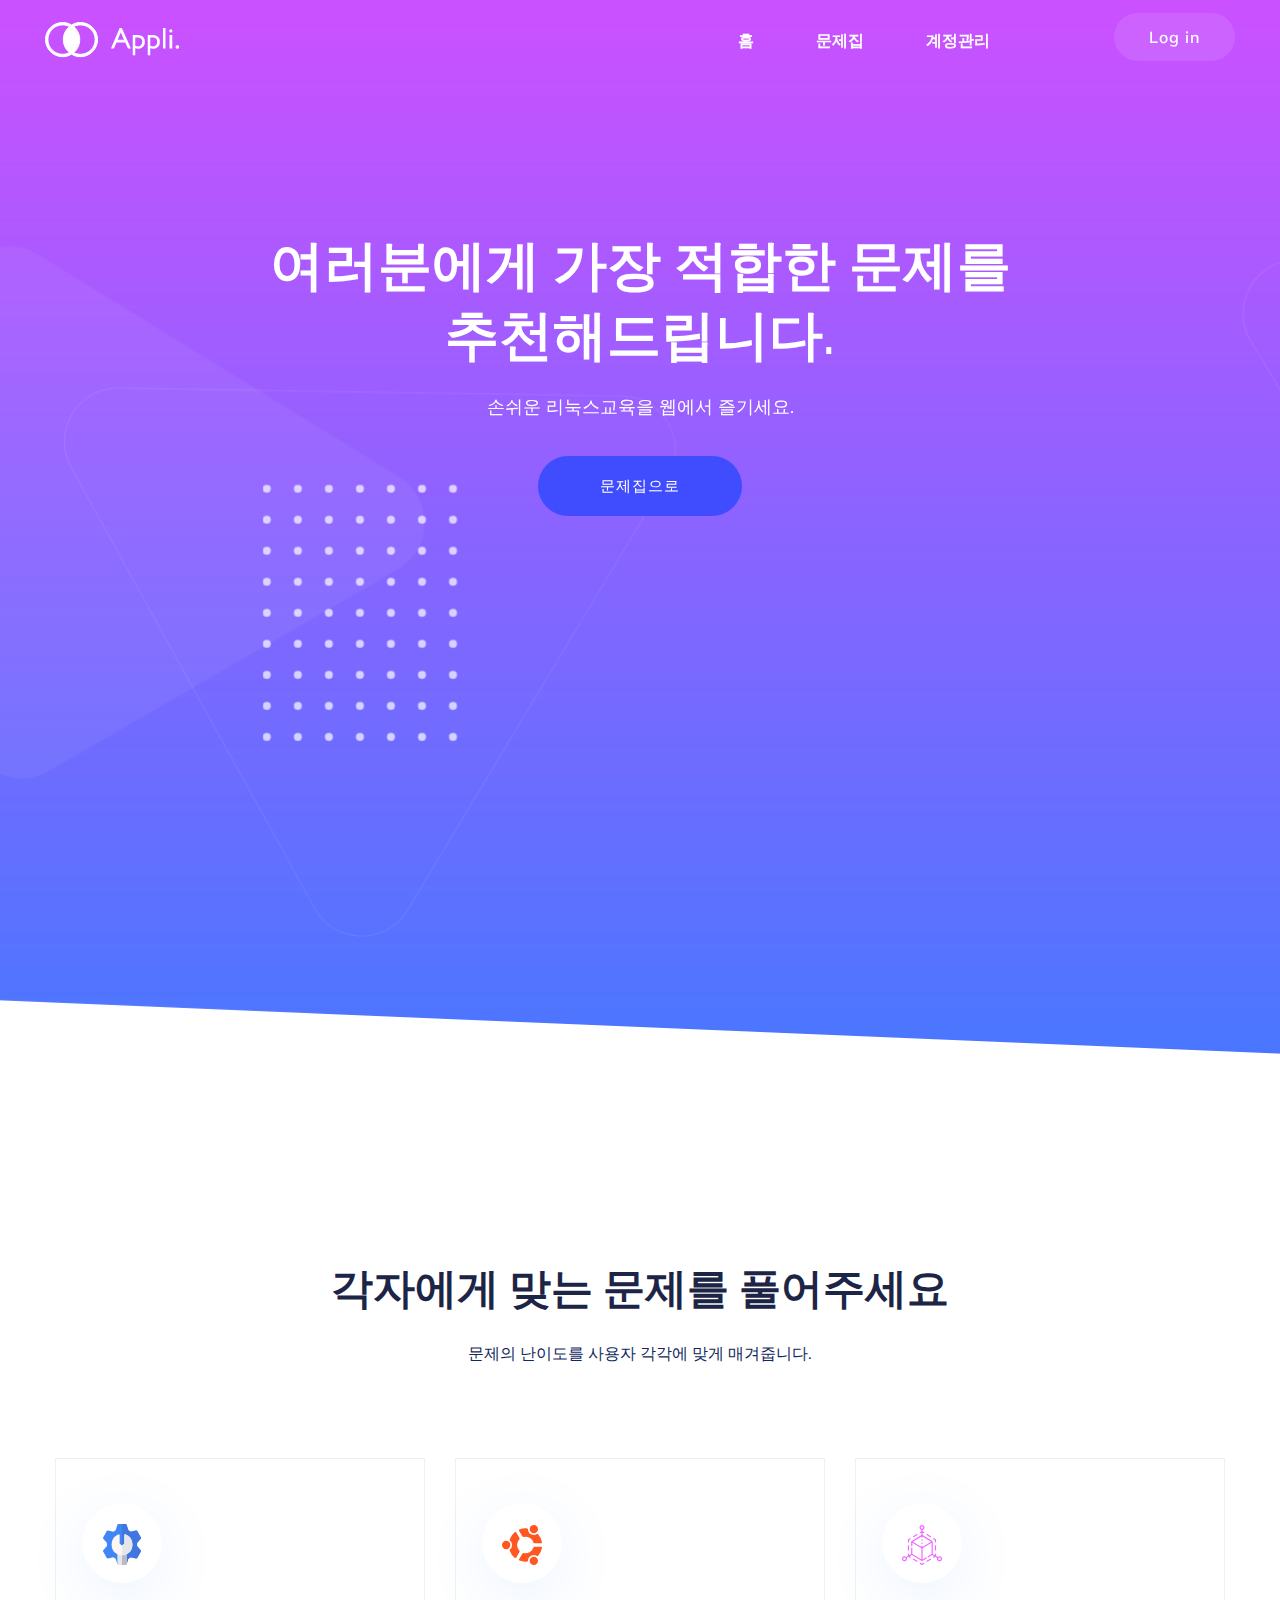
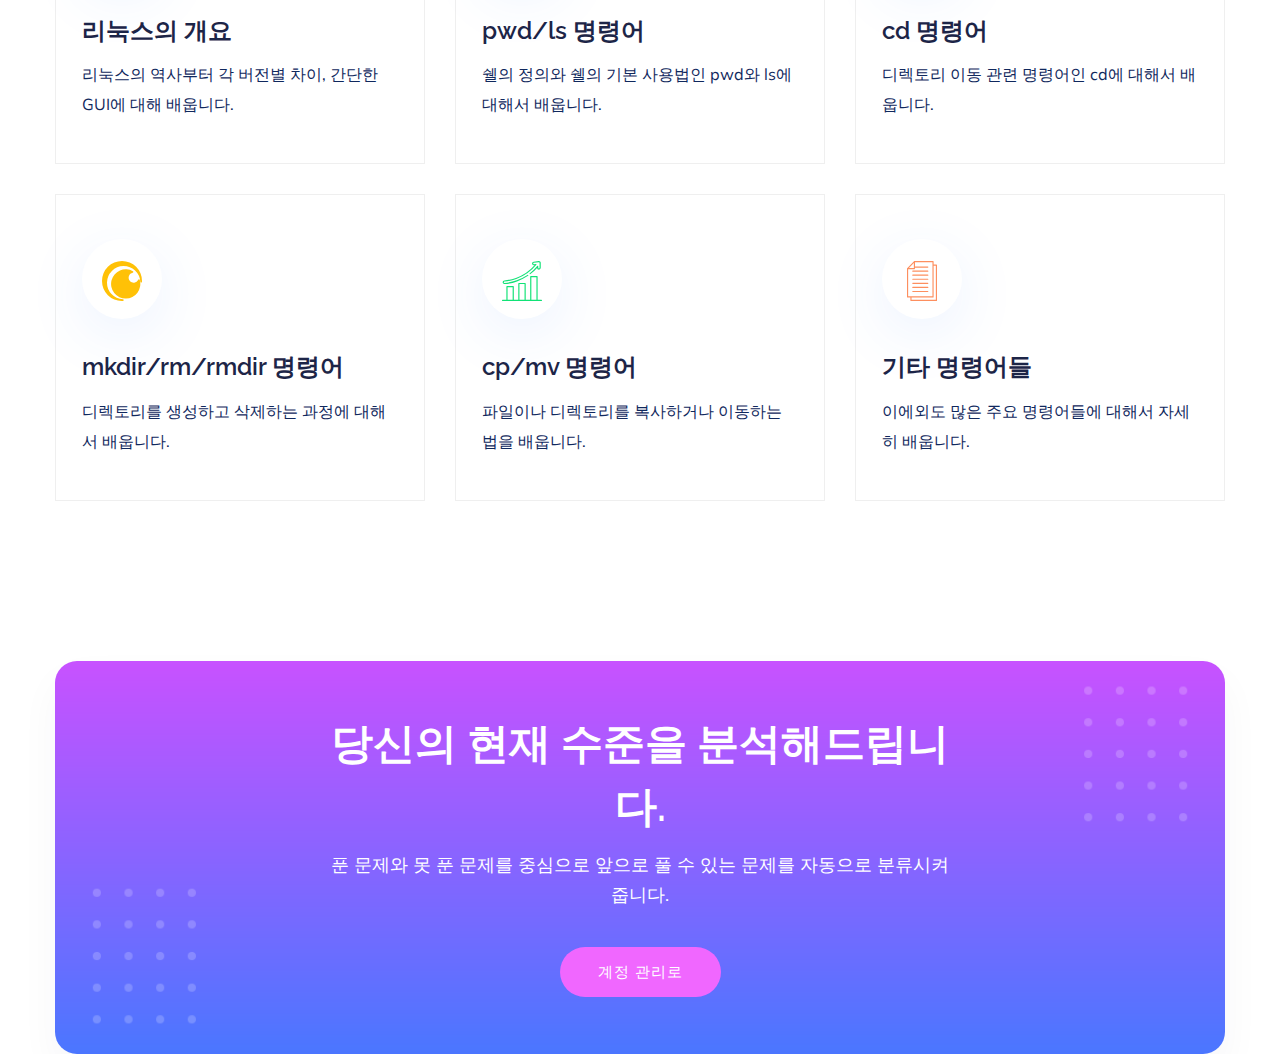
==== index.html @ 86364412 "good" ====
<!doctype html>
<html class="no-js" lang="zxx">

<head>
    <meta charset="utf-8">
    <meta http-equiv="x-ua-compatible" content="ie=edge">
    <title> App landing | Template</title>
    <meta name="description" content="">
    <meta name="viewport" content="width=device-width, initial-scale=1">
    <link rel="manifest" href="site.webmanifest">

    <!-- CSS here -->
    <link rel="stylesheet" href="assets/css/bootstrap.min.css">
    <link rel="stylesheet" href="assets/css/owl.carousel.min.css">
    <link rel="stylesheet" href="assets/css/slicknav.css">
    <link rel="stylesheet" href="assets/css/flaticon.css">
    <link rel="stylesheet" href="assets/css/progressbar_barfiller.css">
    <link rel="stylesheet" href="assets/css/gijgo.css">
    <link rel="stylesheet" href="assets/css/animate.min.css">
    <link rel="stylesheet" href="assets/css/animated-headline.css">
    <link rel="stylesheet" href="assets/css/magnific-popup.css">
    <link rel="stylesheet" href="assets/css/fontawesome-all.min.css">
    <link rel="stylesheet" href="assets/css/themify-icons.css">
    <link rel="stylesheet" href="assets/css/slick.css">
    <link rel="stylesheet" href="assets/css/nice-select.css">
    <link rel="stylesheet" href="assets/css/style.css">
</head>

<body>
    <header>
        <!-- Header Start -->
        <div class="header-area header-transparent">
            <div class="main-header ">
                <div class="header-bottom  header-sticky">
                    <div class="container-fluid">
                        <div class="row align-items-center">
                            <!-- Logo -->
                            <div class="col-xl-2 col-lg-2">
                                <div class="logo">
                                    <a href="index.html"><img src="assets/img/logo/logo.png" alt=""></a>
                                </div>
                            </div>
                            <div class="col-xl-10 col-lg-10">
                                <div class="menu-wrapper  d-flex align-items-center justify-content-end">
                                    <!-- Main-menu -->
                                    <div class="main-menu d-none d-lg-block">
                                        <nav>
                                            <ul id="navigation">
                                                <li class="active"><a href="index.html">홈</a></li>
                                                <li><a href="features.html">문제집</a></li>
                                                <li><a href="about.html">계정관리</a></li>
                                            </ul>
                                        </nav>
                                    </div>
                                    <!-- Header-btn -->
                                    <div class="header-right-btn d-none d-lg-block ml-65">
                                        <a href="login.html" class="border-btn">Log in</a>
                                    </div>
                                </div>
                            </div>
                            <!-- Mobile Menu -->
                            <div class="col-12">
                                <div class="mobile_menu d-block d-lg-none"></div>
                            </div>
                        </div>
                    </div>
                </div>
            </div>
        </div>
        <!-- Header End -->
    </header>
    <!-- header end -->
    <main>
        <!--? slider Area Start-->
        <section class="slider-area ">
            <div class="slider-active">
                <!-- Single Slider -->
                <div class="single-slider slider-height">
                    <div class="container">
                        <div class="row justify-content-center">
                            <div class="col-xl-8 col-lg-11 col-md-12">
                                <div class="hero__caption text-center">
                                    <h1 data-animation="bounceIn" data-delay="0.2s">여러분에게 가장 적합한 문제를 추천해드립니다.</h1>
                                    <p data-animation="fadeInUp" data-delay="0.4s">손쉬운 리눅스교육을 웹에서 즐기세요.</p>
                                    <a href="features.html" class="btn hero-btn" data-animation="fadeInUp"
                                        data-delay="0.7s">문제집으로</a>
                                </div>
                            </div>
                        </div>
                    </div>
                </div>
                <!-- Single Slider -->
                <div class="single-slider slider-height">
                    <div class="container">
                        <div class="row justify-content-center">
                            <div class="col-xl-8 col-lg-11 col-md-12">
                                <div class="hero__caption text-center">
                                    <h1 data-animation="bounceIn" data-delay="0.2s">여러분에게 가장 적합한 문제를 추천해드립니다.</h1>
                                    <p data-animation="fadeInUp" data-delay="0.4s">손쉬운 리눅스교육을 웹에서 즐기세요.</p>
                                    <a href="features.html" class="btn hero-btn" data-animation="fadeInUp"
                                        data-delay="0.7s">문제집으로</a>
                                </div>
                            </div>
                        </div>
                    </div>
                </div>
            </div>
        </section>
        <!-- slider Area End-->
        <!--? Brand Area Start -->
        <div class="brand-area">
            <div class="container">
                <div class="brand-active brand-border pt-50">
                    <div class="single-brand">
                        <img src="assets/img/gallery/brand1.png" alt="">
                    </div>
                    <div class="single-brand">
                        <img src="assets/img/gallery/brand2.png" alt="">
                    </div>
                    <div class="single-brand">
                        <img src="assets/img/gallery/brand3.png" alt="">
                    </div>
                    <div class="single-brand">
                        <img src="assets/img/gallery/brand4.png" alt="">
                    </div>
                    <div class="single-brand">
                        <img src="assets/img/gallery/brand2.png" alt="">
                    </div>
                    <div class="single-brand">
                        <img src="assets/img/gallery/brand5.png" alt="">
                    </div>
                    <div class="single-brand">
                        <img src="assets/img/gallery/brand4.png" alt="">
                    </div>
                    <div class="single-brand">
                        <img src="assets/img/gallery/brand4.png" alt="">
                    </div>
                </div>
            </div>
        </div>
        <!-- Brand Area End -->
        <!--? Our Services Start -->
        <section class="our-services">
            <div class="container">
                <div class="row justify-content-center">
                    <div class="col-xl-7 col-lg-8">
                        <!-- Section Tittle -->
                        <div class="section-tittle text-center mb-90">
                            <h2>각자에게 맞는 문제를 풀어주세요</h2>
                            <p>문제의 난이도를 사용자 각각에 맞게 매겨줍니다.</p>
                        </div>
                    </div>
                </div>
                <div class="row">
                    <div class=" col-lg-4 col-md-6 col-sm-6">
                        <div class="single-services mb-30">
                            <div class="services-ion">
                                <img src="assets/img/icon/services1.svg" alt="">
                            </div>
                            <div class="services-cap">
                                <h5><a href="#">리눅스의 개요</a></h5>
                                <p>리눅스의 역사부터 각 버전별 차이, 간단한 GUI에 대해 배웁니다.</p>
                            </div>
                        </div>
                    </div>
                    <div class=" col-lg-4 col-md-6 col-sm-6">
                        <div class="single-services mb-30">
                            <div class="services-ion">
                                <img src="assets/img/icon/services2.svg" alt="">
                            </div>
                            <div class="services-cap">
                                <h5><a href="#">pwd/ls 명령어</a></h5>
                                <p>쉘의 정의와 쉘의 기본 사용법인 pwd와 ls에 대해서 배웁니다.</p>
                            </div>
                        </div>
                    </div>
                    <div class=" col-lg-4 col-md-6 col-sm-6">
                        <div class="single-services mb-30">
                            <div class="services-ion">
                                <img src="assets/img/icon/services3.svg" alt="">
                            </div>
                            <div class="services-cap">
                                <h5><a href="#">cd 명령어</a></h5>
                                <p>디렉토리 이동 관련 명령어인 cd에 대해서 배웁니다.</p>
                            </div>
                        </div>
                    </div>
                    <div class=" col-lg-4 col-md-6 col-sm-6">
                        <div class="single-services mb-30">
                            <div class="services-ion">
                                <img src="assets/img/icon/services4.svg" alt="">
                            </div>
                            <div class="services-cap">
                                <h5><a href="#">mkdir/rm/rmdir 명령어</a></h5>
                                <p>디렉토리를 생성하고 삭제하는 과정에 대해서 배웁니다.</p>
                            </div>
                        </div>
                    </div>
                    <div class=" col-lg-4 col-md-6 col-sm-6">
                        <div class="single-services mb-30">
                            <div class="services-ion">
                                <img src="assets/img/icon/services5.svg" alt="">
                            </div>
                            <div class="services-cap">
                                <h5><a href="#">cp/mv 명령어</a></h5>
                                <p>파일이나 디렉토리를 복사하거나 이동하는 법을 배웁니다.</p>
                            </div>
                        </div>
                    </div>
                    <div class=" col-lg-4 col-md-6 col-sm-6">
                        <div class="single-services mb-30">
                            <div class="services-ion">
                                <img src="assets/img/icon/services6.svg" alt="">
                            </div>
                            <div class="services-cap">
                                <h5><a href="#">기타 명령어들</a></h5>
                                <p>이에외도 많은 주요 명령어들에 대해서 자세히 배웁니다.
                                </p>
                            </div>
                        </div>
                    </div>
                </div>
            </div>
        </section>
        <!-- Our Services End -->
        <!--? Want To work 01-->
        <section class="wantToWork-area ">
            <div class="container">
                <div class="wants-wrapper w-padding2 section-bg2" data-background="assets/img/gallery/section_bg02.png">
                    <div class="row align-items-center justify-content-center">
                        <div class="col-xl-7 col-lg-9 col-md-8">
                            <div class="wantToWork-caption text-center">
                                <h2>당신의 현재 수준을 분석해드립니다.</h2>
                                <p>푼 문제와 못 푼 문제를 중심으로 앞으로 풀 수 있는 문제를 자동으로 분류시켜줍니다.</p>
                                <a href="about.html" class="btn3 wantToWork-btn">계정 관리로</a>
                            </div>
                        </div>
                    </div>
                </div>
        </section>
        <!-- Want To work End -->

    </main>


    <!-- JS here -->
    <script src="./assets/js/vendor/modernizr-3.5.0.min.js"></script>
    <!-- Jquery, Popper, Bootstrap -->
    <script src="./assets/js/vendor/jquery-1.12.4.min.js"></script>
    <script src="./assets/js/popper.min.js"></script>
    <script src="./assets/js/bootstrap.min.js"></script>
    <!-- Jquery Mobile Menu -->
    <script src="./assets/js/jquery.slicknav.min.js"></script>

    <!-- Jquery Slick , Owl-Carousel Plugins -->
    <script src="./assets/js/owl.carousel.min.js"></script>
    <script src="./assets/js/slick.min.js"></script>
    <!-- One Page, Animated-HeadLin -->
    <script src="./assets/js/wow.min.js"></script>
    <script src="./assets/js/animated.headline.js"></script>
    <script src="./assets/js/jquery.magnific-popup.js"></script>

    <!-- Date Picker -->
    <script src="./assets/js/gijgo.min.js"></script>
    <!-- Nice-select, sticky -->
    <script src="./assets/js/jquery.nice-select.min.js"></script>
    <script src="./assets/js/jquery.sticky.js"></script>
    <!-- Progress -->
    <script src="./assets/js/jquery.barfiller.js"></script>

    <!-- counter , waypoint,Hover Direction -->
    <script src="./assets/js/jquery.counterup.min.js"></script>
    <script src="./assets/js/waypoints.min.js"></script>
    <script src="./assets/js/jquery.countdown.min.js"></script>
    <script src="./assets/js/hover-direction-snake.min.js"></script>

    <!-- contact js -->
    <script src="./assets/js/contact.js"></script>
    <script src="./assets/js/jquery.form.js"></script>
    <script src="./assets/js/jquery.validate.min.js"></script>
    <script src="./assets/js/mail-script.js"></script>
    <script src="./assets/js/jquery.ajaxchimp.min.js"></script>

    <!-- Jquery Plugins, main Jquery -->
    <script src="./assets/js/plugins.js"></script>
    <script src="./assets/js/main.js"></script>

</body>

</html>
---- assets/css/flaticon.css ----
/*
  	Flaticon icon font: Flaticon
  	Creation date: 02/06/2020 05:24
  	*/

@font-face {
  font-family: "Flaticon";
  src: url("../fonts/Flaticon.eot");
  src: url("../fonts/Flaticon.eot?#iefix") format("embedded-opentype"),
       url("../fonts/Flaticon.woff2") format("woff2"),
       url("../fonts/Flaticon.woff") format("woff"),
       url("../fonts/Flaticon.ttf") format("truetype"),
       url("../fonts/Flaticon.svg#Flaticon") format("svg");
  font-weight: normal;
  font-style: normal;
}

@media screen and (-webkit-min-device-pixel-ratio:0) {
  @font-face {
    font-family: "Flaticon";
    src: url("../fonts/Flaticon.svg#Flaticon") format("svg");
  }
}

[class^="flaticon-"]:before, [class*=" flaticon-"]:before,
[class^="flaticon-"]:after, [class*=" flaticon-"]:after {   
  font-family: Flaticon;
font-style: normal;
}

.flaticon-null:before { content: "\f100"; }
.flaticon-null-1:before { content: "\f101"; }
.flaticon-gear:before { content: "\f102"; }
.flaticon-think:before { content: "\f103"; }
---- assets/css/progressbar_barfiller.css ----
/* Custom Code skills */
.single-skill{
  display: flex;
}

.single-skill span {
	color: #79838b;
	font-size: 13px;
	font-weight: 300;
	letter-spacing: 0;
	margin-bottom: 14px;
	display: block;
}
.single-skill .bar-progress {
	width: 100%;
}
.single-skill .bar-title {
  width: 20%;
  margin-bottom: 19px;
}

.skills-content {
  padding-top: 200px;
  padding-left: 70px;
}

.skills-shape-bg {
  height: 651px;
  width: 868px;
  position: absolute;
  content: "";
  border: 2px solid #4d4d4d;
  left: 40%;
  top: 255px;
}

.skills-shape-bg::before {
  position: absolute;
  content: "";
  height: 465px;
  width: 300px;
  border: 2px solid #4d4d4d;
  left: -35%;
  top: 50%;
  transform: translateY(-50%);
  border-right: 0;
}



/* Default */
.barfiller {
	width: 100%;
	height: 10px;
	background: #f6f9fc;
  position: relative;
  border-radius: 5px;
}

.barfiller .fill {
  display: block;
  position: relative;
  width: 0px;
  height: 100%;
  background: #333;
  z-index: 1;
  border-radius: 5px;
}

.barfiller .tipWrap { display: none; }

.barfiller .tip {
  margin-top: -28px;
  padding: 2px 4px;
  font-size: 16px;
  color: #09cc7f;
  left: 0px;
  position: absolute;
  z-index: 2;
  background: transparent;
  font-weight: 800;
}

.barfiller .tip:after {
  border: solid;
  border-color: rgba(0,0,0,.8) transparent;
  border-width: 6px 6px 0 6px;
  content: "";
  display: block;
  position: absolute;
  left: 9px;
  top: 100%;
  z-index: 9;
  display: none;
  
}
---- assets/css/gijgo.css ----
.gj-button {
    background-color: #f5f5f5;
    border: 1px solid #ddd;
    color: #000;
    border-radius: 3px;
    padding: 6px 10px;
    cursor: pointer;
}

.gj-unselectable {
    -webkit-touch-callout: none;
    -webkit-user-select: none;
    -khtml-user-select: none;
    -moz-user-select: none;
    -ms-user-select: none;
    user-select: none;
}

.gj-row {
    display: -webkit-box;
    display: -ms-flexbox;
    display: flex;
    -ms-flex-wrap: wrap;
    flex-wrap: wrap;
}

.gj-margin-left-5 {
    margin-left: 5px;
}

.gj-margin-left-10 {
    margin-left: 10px;
}

.gj-width-full {
    width: 100%;
}

.gj-cursor-pointer {
    cursor: pointer;
}

.gj-text-align-center {
    text-align: center;
}

.gj-font-size-16 {
    font-size: 16px;
}

.gj-hidden {
    display: none;
}

/** Material Design */
.gj-button-md {
    background: 0 0;
    border: none;
    border-radius: 2px;
    color: rgba(0, 0, 0, 0.87);
    position: relative;
    height: 36px;
    margin: 0;
    min-width: 64px;
    padding: 0 16px;
    display: inline-block;
    font-family: "Roboto","Helvetica","Arial",sans-serif;
    font-size: 1rem;
    font-weight: 500;
    text-transform: uppercase;
    letter-spacing: 0;
    overflow: hidden;
    will-change: box-shadow;
    transition: box-shadow .2s cubic-bezier(.4,0,1,1),background-color .2s cubic-bezier(.4,0,.2,1),color .2s cubic-bezier(.4,0,.2,1);
    outline: none;
    cursor: pointer;
    text-decoration: none;
    text-align: center;
    line-height: 36px;
    vertical-align: middle;
    overflow: hidden;
    -webkit-user-select: none;
    -moz-user-select: none;
    -ms-user-select: none;
    user-select: none;
}

.gj-button-md:hover {
    background-color: rgba(158,158,158,.2);
}

.gj-button-md:disabled {
    color: rgba(0,0,0,.26);
    background: 0 0;
}

.gj-button-md .material-icons,
.gj-button-md .gj-icon {
    vertical-align: middle;
    /*font-size: 1.3rem;
    margin-right: 4px;*/
}

.gj-button-md.gj-button-md-icon {
    width: 24px;
    height: 31px;
    min-width: 24px;
    padding: 0px;
    display: table;
}

.gj-button-md.gj-button-md-icon .material-icons,
.gj-button-md.gj-button-md-icon .gj-icon {
    display: table-cell;
    margin-right: 0px;
    width: 24px;
    height: 24px;
}

.gj-button-md.active {
    background-color: rgba(158,158,158,.4);
}

.gj-button-md-group {
    position: relative;
    display: inline-block;
    vertical-align: middle;
}
.gj-textbox-md {
	/* border: none; */
	/* border-bottom: 1px solid rgba(0,0,0,.42); */
	display: block;
	font-family: "Helvetica","Arial",sans-serif;
	font-size: 16px;
	line-height: 16px;
	/* padding: 4px 0px; */
	margin: 0;
	/* width: 100%; */
	background: 0 0;
	/* text-align: ; */
	color: rgba(0,0,0,.87);
	padding-left: 44px;
	border: 1px solid #dca73a;
	/* padding: 15px 15px; */
	/* text-align: center; */
	width: 177px;
	height: 55px;
	border-radius: 5px;
}
.gj-textbox-md:focus,
.gj-textbox-md:active {
    /* border-bottom: 2px solid rgba(0,0,0,.42); */
    outline: none;
}

.gj-textbox-md::placeholder {
    color: #8e8e8e;
}

.gj-textbox-md:-ms-input-placeholder {
    color: #8e8e8e;
}

.gj-textbox-md::-ms-input-placeholder {
    color: #8e8e8e;
}

.gj-md-spacer-24 {
    min-width: 24px;
    width: 24px;
    display: inline-block;
}

.gj-md-spacer-32 {
    min-width: 32px;
    width: 32px;
    display: inline-block;
}

.gj-modal {
    position: fixed;
    top: 0;
    right: 0;
    bottom: 0;
    left: 0;
    z-index: 1203;
    display: none;
    overflow: hidden;
    -webkit-overflow-scrolling: touch;
    outline: 0;
    background-color: rgba(0, 0, 0, 0.54118);
    transition: 200ms ease opacity;
    will-change: opacity;
}

/* List */
ul.gj-list li [data-role="wrapper"] {
    display: table;
    width: 100%;
}

ul.gj-list li [data-role="checkbox"] {
    display: table-cell;
    vertical-align:middle;
    text-align:center;
}

ul.gj-list li [data-role="image"] {
    display: table-cell;
    vertical-align:middle;
    text-align:center;
}

ul.gj-list li [data-role="display"] {
    display: table-cell;
    vertical-align:middle;
    cursor: pointer;
}

ul.gj-list li [data-role="display"]:empty:before {
  content: "\200b"; /* unicode zero width space character */
}

/* List - Bootstrap */
ul.gj-list-bootstrap {
    padding-left: 0px;
    margin-bottom: 0px;
}

ul.gj-list-bootstrap li {
    padding: 0px;
}

ul.gj-list-bootstrap li [data-role="wrapper"] {
    padding: 0px 10px;
}

ul.gj-list-bootstrap li [data-role="checkbox"] {
    width: 24px;
    padding: 3px;
}

ul.gj-list-bootstrap li [data-role="image"] {
    width: 24px;
    height: 24px;
}

ul.gj-list-bootstrap li [data-role="display"] {
    padding: 8px 0px 8px 4px;
}

.list-group-item.active ul li, .list-group-item.active:focus ul li, .list-group-item.active:hover ul li {
    text-shadow: none;
    color:initial;
}

/* List - Material Design */
ul.gj-list-md {
    padding: 0px;
    list-style: none;
    list-style-type: none;
    line-height: 24px;
    letter-spacing: 0;
    color: #616161; /* Gray 700 */
}

ul.gj-list-md li {
    display: list-item;
    list-style-type: none;
    padding: 0px;
    min-height: unset;
    box-sizing: border-box;
    align-items: center;
    cursor: default;
    overflow: hidden;

    font-family: "Roboto","Helvetica","Arial",sans-serif;
    font-size: 16px;
    font-weight: 400;
    letter-spacing: .04em;
    line-height: 1;
    
    -webkit-flex-direction: row;
    -ms-flex-direction: row;
    flex-direction: row;
    -webkit-flex-wrap: nowrap;
    -ms-flex-wrap: nowrap;
    flex-wrap: nowrap;
}

ul.gj-list-md li [data-role="checkbox"] {
    height: 24px;
    width: 24px;
}

ul.gj-list-md li [data-role="image"] {
    height: 24px;
    width: 24px;
}

ul.gj-list-md li [data-role="display"] {
    padding: 8px 0px 8px 5px;
    order: 0;
    flex-grow: 2;
    text-decoration: none;
    box-sizing: border-box;
    align-items: center;
    text-align: left;
    color: rgba(0,0,0,.87);
}

ul.gj-list-md li.disabled>[data-role="wrapper"]>[data-role="display"] {
    color: #9E9E9E; /* Gray 500 */
}

.gj-list-md-active {
    background: #e0e0e0;
    color: #3f51b5;
}


/* Picker */
.gj-picker {
    position: absolute;
    z-index: 1203;
    background-color: #fff;
}

.gj-picker .selected {
    color: #fff;
}

/* Material Design */
.gj-picker-md {
    font-family: "Roboto","Helvetica","Arial",sans-serif;
    font-size: 16px;
    font-weight: 400;
    letter-spacing: .04em;
    line-height: 1;
    color: rgba(0,0,0,.87);
    border: 1px solid #E0E0E0;
}

.gj-modal .gj-picker-md {
    border: 0px;
}

.gj-picker-md [role="header"] {
    color: rgba(255, 255, 255, 0.54);
    display: flex;
    background: #2196f3;
    align-items: baseline;
    user-select: none;
    justify-content: center;
}

.gj-picker-md [role="footer"] {
    float: right;
    padding: 10px;
}

.gj-picker-md [role="footer"] button.gj-button-md {
    color: #2196f3;
    font-weight: bold;
    font-size: 13px;
}

/* Bootstrap */
.gj-picker-bootstrap {
    border-radius: 4px;
    border: 1px solid #E0E0E0;
}

.gj-picker-bootstrap .selected {
    color: #888;
}

.gj-picker-bootstrap [role="header"] {
    background: #eee;
    color: #AAA;
}
@font-face {
    font-family: 'gijgo-material';
    src: url('../fonts/gijgo-material.eot?235541');
    src: url('../fonts/gijgo-material.eot?235541#iefix') format('embedded-opentype'), url('../fonts/gijgo-material.ttf?235541') format('truetype'), url('../fonts/gijgo-material.woff?235541') format('woff'), url('../fonts/gijgo-material.svg?235541#gijgo-material') format('svg');
    font-weight: normal;
    font-style: normal;
}

.gj-icon {
    /* use !important to prevent issues with browser extensions that change fonts */
    font-family: 'gijgo-material' !important;
    font-size: 24px;
    speak: none;
    font-style: normal;
    font-weight: normal;
    font-variant: normal;
    text-transform: none;
    line-height: 1;
    /* Enable Ligatures ================ */
    letter-spacing: 0;
    -webkit-font-feature-settings: "liga";
    -moz-font-feature-settings: "liga=1";
    -moz-font-feature-settings: "liga";
    -ms-font-feature-settings: "liga" 1;
    font-feature-settings: "liga";
    -webkit-font-variant-ligatures: discretionary-ligatures;
    font-variant-ligatures: discretionary-ligatures;
    /* Better Font Rendering =========== */
    -webkit-font-smoothing: antialiased;
    -moz-osx-font-smoothing: grayscale;
}

.gj-icon.undo:before {
    content: "\e900";
}

.gj-icon.vertical-align-top:before {
    content: "\e901";
}

.gj-icon.vertical-align-center:before {
    content: "\e902";
}

.gj-icon.vertical-align-bottom:before {
    content: "\e903";
}

.gj-icon.arrow-dropup:before {
    content: "\e904";
}

.gj-icon.clock:before {
    content: "\e905";
}

.gj-icon.refresh:before {
    content: "\e906";
}

.gj-icon.last-page:before {
    content: "\e907";
}

.gj-icon.first-page:before {
    content: "\e908";
}

.gj-icon.cancel:before {
    content: "\e909";
}

.gj-icon.clear:before {
    content: "\e90a";
}

.gj-icon.check-circle:before {
    content: "\e90b";
}

.gj-icon.delete:before {
    content: "\e90c";
}

.gj-icon.arrow-upward:before {
    content: "\e90d";
}

.gj-icon.arrow-forward:before {
    content: "\e90e";
}

.gj-icon.arrow-downward:before {
    content: "\e90f";
}

.gj-icon.arrow-back:before {
    content: "\e910";
}

.gj-icon.list-numbered:before {
    content: "\e911";
}

.gj-icon.list-bulleted:before {
    content: "\e912";
}

.gj-icon.indent-increase:before {
    content: "\e913";
}

.gj-icon.indent-decrease:before {
    content: "\e914";
}

.gj-icon.redo:before {
    content: "\e915";
}

.gj-icon.align-right:before {
    content: "\e916";
}

.gj-icon.align-left:before {
    content: "\e917";
}

.gj-icon.align-justify:before {
    content: "\e918";
}

.gj-icon.align-center:before {
    content: "\e919";
}

.gj-icon.strikethrough:before {
    content: "\e91a";
}

.gj-icon.italic:before {
    content: "\e91b";
}

.gj-icon.underlined:before {
    content: "\e91c";
}

.gj-icon.bold:before {
    content: "\e91d";
}

.gj-icon.arrow-dropdown:before {
    content: "\e91e";
}

.gj-icon.done:before {
    content: "\e91f";
}

.gj-icon.pencil:before {
    content: "\e920";
}

.gj-icon.minus:before {
    content: "\e921";
}

.gj-icon.plus:before {
    content: "\e922";
}

.gj-icon.chevron-up:before {
    content: "\e923";
}

.gj-icon.chevron-right:before {
    content: "\e924";
}

.gj-icon.chevron-down:before {
    content: "\e925";
}

.gj-icon.chevron-left:before {
    content: "\e926";
}

.gj-icon.event:before {
    content: "\e927";
}
.gj-draggable {
    cursor: move;
}
.gj-resizable-handle {
    position: absolute;
    font-size: 0.1px;
    display: block;
    -ms-touch-action: none;
    touch-action: none;
    z-index: 1203;
}

.gj-resizable-n {
    cursor: n-resize;
    height: 7px;
    width: 100%;
    top: -5px;
    left: 0;
}
.gj-resizable-e {
    cursor: e-resize;
    width: 7px;
    right: -5px;
    top: 0;
    height: 100%;
}
.gj-resizable-s {
    cursor: s-resize;
    height: 7px;
    width: 100%;
    bottom: -5px;
    left: 0;
}
.gj-resizable-w {
	cursor: w-resize;
	width: 7px;
	left: -5px;
	top: 0;
	height: 100%;
}
.gj-resizable-se {
	cursor: se-resize;
	width: 12px;
	height: 12px;
	right: 1px;
	bottom: 1px;
}
.gj-resizable-sw {
	cursor: sw-resize;
	width: 9px;
	height: 9px;
	left: -5px;
	bottom: -5px;
}
.gj-resizable-nw {
	cursor: nw-resize;
	width: 9px;
	height: 9px;
	left: -5px;
	top: -5px;
}
.gj-resizable-ne {
	cursor: ne-resize;
	width: 9px;
	height: 9px;
	right: -5px;
	top: -5px;
}

.gj-dialog-footer {
    position: absolute;
    bottom: 0px;
    width: 100%;
    margin-top: 0px;
}

.gj-dialog-scrollable [data-role="body"] {
    overflow-x: hidden;
    overflow-y: scroll;
}

/** Bootstrap 3 **/
.gj-dialog-bootstrap {
    overflow: hidden;
    z-index: 1202;
}

.gj-dialog-bootstrap [data-role="title"] {
    display: inline;
}
.gj-dialog-bootstrap [data-role="close"] {
    line-height: 1.42857143;
}

/** Bootstrap 4 **/
.gj-dialog-bootstrap4 {
    overflow: hidden;
    z-index: 1202;
}

.gj-dialog-bootstrap4 [data-role="title"] {
    display: inline;
}
.gj-dialog-bootstrap4 [data-role="close"] {
    line-height: 1.5;
}

/** Material Design **/
.gj-dialog-md {
    background-color: #FFF;
    overflow: hidden;
    border: none;
    box-shadow: 0 11px 15px -7px rgba(0,0,0,.2), 0 24px 38px 3px rgba(0,0,0,.14), 0 9px 46px 8px rgba(0,0,0,.12);
    box-sizing: border-box;
    position: relative;
    display: -webkit-box;
    display: -webkit-flex;
    display: -ms-flexbox;
    display: flex;
    -webkit-box-orient: vertical;
    -webkit-box-direction: normal;
    -webkit-flex-direction: column;
    -ms-flex-direction: column;
    flex-direction: column;
    -webkit-background-clip: padding-box;
    background-clip: padding-box;
    outline: 0;
    z-index: 1202;
}

.gj-dialog-md-header {
    padding: 24px 24px 0px 24px;
    font-family: "Roboto","Helvetica","Arial",sans-serif;
}

.gj-dialog-md-title {
    margin: 0;
    font-weight: 400;
    display: inline;
    line-height: 28px;
    font-size: 20px;
}

.gj-dialog-md-close {
    -webkit-appearance: none;
    padding: 0;
    cursor: pointer;
    background: 0 0;
    border: 0;
    float: right;
    line-height: 28px;
    font-size: 28px;
}

.gj-dialog-md-body {
    padding: 20px 24px 24px 24px;
    color: rgba(0,0,0,.54);
    font-family: "Helvetica","Arial",sans-serif;
    font-size: 14px;
    font-weight: 400;
    line-height: 20px;
}

.gj-dialog-md-footer {
    padding: 8px 8px 8px 24px;
    display: -webkit-flex;
    display: -ms-flexbox;
    display: flex;
    -webkit-flex-direction: row-reverse;
    -ms-flex-direction: row-reverse;
    flex-direction: row-reverse;
    -webkit-flex-wrap: wrap;
    -ms-flex-wrap: wrap;
    flex-wrap: wrap;

    box-sizing: border-box;
}

.gj-dialog-md-footer>*:first-child {
    margin-right: 0;
}

.gj-dialog-md-footer>* {
    margin-right: 8px;
    height: 36px;
}
DIV.gj-grid-wrapper {
    margin: auto;
    position: relative;
    clear:both;
    z-index: 1;
}

TABLE.gj-grid {
    margin: auto;    
    border-collapse: collapse;
    width: 100%;
    table-layout: fixed;
}

TABLE.gj-grid THEAD TH [data-role="selectAll"] {
    margin: auto;
}

TABLE.gj-grid THEAD TH [data-role="title"] {
    display: inline-block;
}

TABLE.gj-grid THEAD TH [data-role="sorticon"] {
    display: inline-block;
}

TABLE.gj-grid THEAD TH {
    overflow: hidden;
    text-overflow: ellipsis;
}

TABLE.gj-grid.autogrow-header-row THEAD TH {
    overflow: auto;
    text-overflow: initial;
    white-space: pre-wrap;
    -ms-word-break: break-word;
    word-break: break-word;
}

TABLE.gj-grid > tbody > tr > td {
    overflow: hidden;
    position: relative;
}

table.gj-grid tbody div[data-role="display"] {
    vertical-align: middle;
    text-indent: 0;
    white-space: pre-wrap;
    -ms-word-break: break-word;
    word-break: break-word;
}

table.gj-grid.fixed-body-rows tbody div[data-role="display"] {
    overflow: hidden;
    text-overflow: ellipsis;
    white-space: nowrap;
    -ms-word-break: initial;
    word-break: initial;
}

table.gj-grid tfoot DIV[data-role="display"] {
    vertical-align: middle;
    text-indent: 0;
    display: flex;
}

TABLE.gj-grid .fa {
    padding: 2px;
}

TABLE.gj-grid > tbody > tr > td > div {
    padding: 2px;
    overflow: hidden;
}

DIV.gj-grid-wrapper DIV.gj-grid-loading-cover
{
    background: #BBBBBB;
    opacity: 0.5;
    position: absolute;
    vertical-align: middle;
}

DIV.gj-grid-wrapper DIV.gj-grid-loading-text
{
    position: absolute;
    font-weight: bold;
}

/* Bootstrap Theme */
table.gj-grid-bootstrap thead th {
    background-color: #f5f5f5;
    vertical-align:middle;
}

table.gj-grid-bootstrap thead th [data-role="sorticon"] {
    margin-left: 5px;
}

table.gj-grid-bootstrap thead th [data-role="sorticon"] i.gj-icon,
table.gj-grid-bootstrap thead th [data-role="sorticon"] i.material-icons {
    position: absolute;
    font-size: 20px;
    top: 15px;
}

table.gj-grid-bootstrap tbody tr td div[data-role="display"] {
    padding: 0px;
}

.gj-grid-bootstrap-4 .gj-checkbox-bootstrap {
    display: inline-block;
    padding-top: 2px;
}

.gj-grid-bootstrap-4 tbody tr.active {
    background-color: rgba(0,0,0,.075);
}

/* Material Design Theme */
.gj-grid-md {
    position: relative;
    border: 1px solid #e0e0e0;
    border-collapse: collapse;
    white-space: nowrap;
    font-size: 13px;
    font-family: "Roboto","Helvetica","Arial",sans-serif;
    background-color: #fff;
}

.gj-grid-md td:first-of-type, .gj-grid-md th:first-of-type {
    padding-left: 24px;
}

.gj-grid-md th {
    position: relative;
    vertical-align: bottom;
    font-weight: 700;
    line-height: 31px;
    letter-spacing: 0;
    height: 56px;
    font-size: 12px;
    color: rgba(0,0,0,.54);
    padding-bottom: 8px;
    box-sizing: border-box;
    padding: 12px 18px;
    text-align: right;
}

.gj-grid-md td {
    position: relative;
    height: 48px;
    border-top: 1px solid #e0e0e0;
    border-bottom: 1px solid #e0e0e0;
    padding: 12px 18px;
    box-sizing: border-box;
    text-align: left;
    color: rgba(0,0,0,.87);
}

.gj-grid-md tbody tr {
    position: relative;
    height: 48px;
    transition-duration: .28s;
    transition-timing-function: cubic-bezier(.4,0,.2,1);
    transition-property: background-color;
}

.gj-grid-md tbody tr:hover {
    background-color: #EEEEEE; /* Gray 200 */
}

.gj-grid-md tbody tr.gj-grid-md-select {
    background-color: #F5F5F5; /* Grey 100 */
}


table.gj-grid-md thead th [data-role="sorticon"] {
    margin-left: 5px;
}

table.gj-grid-md thead th [data-role="sorticon"] i.gj-icon,
table.gj-grid-md thead th [data-role="sorticon"] i.material-icons {
    position: absolute;
    font-size: 16px;
    top: 19px;
}

table.gj-grid-md thead th.gj-grid-select-all {
    padding-bottom: 3px;
}
/* Hide all prioritized columns by default */
@media only all {
	th.display-1120,
	td.display-1120,
	th.display-960,
	td.display-960,
	th.display-800,
	td.display-800,
	th.display-640,
	td.display-640,
	th.display-480,
	td.display-480,
	th.display-320,
	td.display-320 {
		display: none;
	}
}

/* Show at 320px (20em x 16px) */
@media screen and (min-width: 20em) {
	TABLE.gj-grid-bootstrap th.display-320,
	TABLE.gj-grid-bootstrap td.display-320 {
		display: table-cell;
	}
}
/* Show at 480px (30em x 16px) */
@media screen and (min-width: 30em) {
	TABLE.gj-grid-bootstrap th.display-480,
	TABLE.gj-grid-bootstrap td.display-480 {
		display: table-cell;
	}
}
/* Show at 640px (40em x 16px) */
@media screen and (min-width: 40em) {
	TABLE.gj-grid-bootstrap th.display-640,
	TABLE.gj-grid-bootstrap td.display-640 {
		display: table-cell;
	}
}
/* Show at 800px (50em x 16px) */
@media screen and (min-width: 50em) {
	TABLE.gj-grid-bootstrap th.display-800,
	TABLE.gj-grid-bootstrap td.display-800 {
		display: table-cell;
	}
}
/* Show at 960px (60em x 16px) */
@media screen and (min-width: 60em) {
	TABLE.gj-grid-bootstrap th.display-960,
	TABLE.gj-grid-bootstrap td.display-960 {
		display: table-cell;
	}
}
/* Show at 1,120px (70em x 16px) */
@media screen and (min-width: 70em) {
	TABLE.gj-grid-bootstrap th.display-1120,
	TABLE.gj-grid-bootstrap td.display-1120 {
		display: table-cell;
	}
}

/* Material Design Theme */
.gj-grid-md tfoot tr th {
    padding-right: 14px;
}

.gj-grid-md tfoot tr[data-role="pager"] .gj-grid-mdl-pager-label {
    padding-left: 5px;
    padding-right: 5px;
}

.gj-grid-md tfoot tr[data-role="pager"] .gj-dropdown-md {
    margin-left: 12px;
}

.gj-grid-md tfoot tr[data-role="pager"] .gj-dropdown-md [role="presenter"] {
    font-size: 12px;
    font-weight: bold;
    color: rgba(0,0,0,.54);
}

.gj-grid-md tfoot tr[data-role="pager"] .gj-dropdown-md [role="presenter"] [role="display"] {
    text-align: right;
}

.gj-grid-md tfoot tr[data-role="pager"] .gj-grid-md-limit-select {
    margin-left: 10px;
    font-size: 12px;
    font-weight: bold;
    color: rgba(0,0,0,.54);
}

/* Bootstrap */
.gj-grid-bootstrap tfoot tr[data-role="pager"] th {
    line-height: 30px;
    background-color: #f5f5f5;
}

.gj-grid-bootstrap tfoot tr[data-role="pager"] th > div > div {
    margin-right: 5px;
}

.gj-grid-bootstrap tfoot tr[data-role="pager"] th > div > button {
    margin-right: 5px;
}

.gj-grid-bootstrap-4 tfoot tr[data-role="pager"] th > div button {
    height: 34px;
}

.gj-grid-bootstrap-4 tfoot tr[data-role="pager"] th div .gj-dropdown-bootstrap-4 .gj-dropdown-expander-mi .gj-icon {
    top: 5px;
}

.gj-grid-bootstrap-3 tfoot tr[data-role="pager"] th > div > input {
    margin-right: 5px;
    width: 40px;
    text-align: right;
    display: inline-block;
    font-weight: bold;
}

.gj-grid-bootstrap-4 tfoot tr[data-role="pager"] th > div > div.input-group {
    width: 40px;
}

.gj-grid-bootstrap-4 tfoot tr[data-role="pager"] th > div > div.input-group input {
    text-align: right;
    font-weight: bold;
    height: 34px;
    padding-top: 2px;
    padding-bottom: 6px;
}

.gj-grid-bootstrap tfoot tr[data-role="pager"] th > div > select {
    display: inline-block;
    margin-right: 5px;
    width: 60px;
}

.gj-grid-bootstrap tfoot tr[data-role="pager"] th .gj-dropdown-bootstrap .gj-list-bootstrap [data-role="display"] {
    line-height: 14px;
}

.gj-grid-bootstrap tfoot tr[data-role="pager"] th .gj-dropdown-bootstrap [role="presenter"] [role="display"] {
    font-weight: bold;
}

.gj-grid-bootstrap tfoot tr[data-role="pager"] th .gj-dropdown-bootstrap-3 [role="presenter"] {
    padding: 2px 8px;
}

.gj-grid-bootstrap tfoot tr[data-role="pager"] th .gj-dropdown-bootstrap-4 [role="presenter"] {
    padding: 1px 8px;
}
.gj-grid thead tr th div.gj-grid-column-resizer-wrapper {
    position: relative;
    width: 100%;
    height: 0px; 
    top: 0px; 
    left: 0px; 
    padding: 0px;
}

span.gj-grid-column-resizer {
    position: absolute;
    right: 0px;
    width: 10px;
    top: -100px;
    height: 300px;
    z-index: 1203;
    cursor: e-resize;
}

.gj-grid-resize-cursor {
    cursor: e-resize;
}
.gj-grid-md tbody tr.gj-grid-top-border td {
  border-top: 2px solid #777;
}
.gj-grid-md tbody tr.gj-grid-bottom-border td {
  border-bottom: 2px solid #777;
}

.gj-grid-bootstrap tbody tr.gj-grid-top-border td {
  border-top: 2px solid #777;
}
.gj-grid-bootstrap tbody tr.gj-grid-bottom-border td {
  border-bottom: 2px solid #777;
}
.gj-grid-md thead tr th.gj-grid-left-border,
.gj-grid-md tbody tr td.gj-grid-left-border
{
    border-left: 3px solid #777;
}
.gj-grid-md thead tr th.gj-grid-right-border,
.gj-grid-md tbody tr td.gj-grid-right-border
{
    border-right: 3px solid #777;
}

.gj-grid-bootstrap thead tr th.gj-grid-left-border,
.gj-grid-bootstrap tbody tr td.gj-grid-left-border
{
    border-left: 5px solid #ddd;
}
.gj-grid-bootstrap thead tr th.gj-grid-right-border,
.gj-grid-bootstrap tbody tr td.gj-grid-right-border
{
    border-right: 5px solid #ddd;
}
.gj-dirty {
    position: absolute;
    top: 0px;
    left: 0px;
    border-style: solid;
    border-width: 3px;
    border-color: #f00 transparent transparent #f00;
    padding: 0;
    overflow: hidden;
    vertical-align: top;
}

/* Material Design */
.gj-grid-md tbody tr td.gj-grid-management-column {
    padding: 3px;
}

.gj-grid-md tbody tr td[data-mode="edit"] {
    padding: 0px 18px;
}

.gj-grid-md tbody .gj-dropdown-md [role="presenter"] [role="display"] {
    padding: 0px;
}

/* Bootstrap */
.gj-grid-bootstrap tbody tr td[data-mode="edit"] {
    padding: 0px;
}

.gj-grid-bootstrap tbody tr td[data-mode="edit"] [data-role="edit"] {
    padding: 0px;
}

/* Bootstrap 3 */
.gj-grid-bootstrap-3 tbody tr td.gj-grid-management-column {
    padding: 3px;
}

.gj-grid-bootstrap-3 tbody tr td[data-mode="edit"] {
    height: 38px;
}

.gj-grid-bootstrap-3 tbody tr td[data-mode="edit"] [data-role="edit"] input[type="text"] {
    height: 37px;
    padding: 8px;
}

.gj-grid-bootstrap-3 tbody tr td[data-mode="edit"] .gj-dropdown-bootstrap [role="presenter"] {
    border: 0px;
    border-radius: 0px;
    height: 37px;
    padding-left: 8px;
}

.gj-grid-bootstrap-3 tbody tr td[data-mode="edit"] .gj-datepicker-bootstrap {
    height: 37px;
}

.gj-grid-bootstrap-3 tbody tr td[data-mode="edit"] .gj-datepicker-bootstrap [role="input"] {
    height: 37px;
    border:0px;
    border-radius: 0px;
}

.gj-grid-bootstrap-3 tbody tr td[data-mode="edit"] .gj-datepicker-bootstrap [role="right-icon"] {
    border:0px;
    border-radius: 0px;
}

.gj-grid-bootstrap-3 tbody tr td[data-mode="edit"] .gj-checkbox-bootstrap {
    display: inline-block;
    padding-top: 10px;
    height: 32px;
}

/* Bootstrap 4 */
.gj-grid-bootstrap-4 tbody tr td.gj-grid-management-column {
    padding: 6px;
}

.gj-grid-bootstrap-4 tbody tr td[data-mode="edit"] [data-role="edit"] input[type="text"] {
    height: 48px;
    padding-left: 12px;
}

.gj-grid-bootstrap-4 tbody tr td[data-mode="edit"] .gj-dropdown-bootstrap [role="presenter"] {
    border: 0px;
    border-radius: 0px;
    height: 48px;
    padding-left: 12px;
    font-family: -apple-system,system-ui,BlinkMacSystemFont,"Segoe UI",Roboto,"Helvetica Neue",Arial,sans-serif;
}

.gj-grid-bootstrap-4 tbody tr td[data-mode="edit"] .gj-dropdown-bootstrap-4 [role="expander"].gj-dropdown-expander-mi .gj-icon,
.gj-grid-bootstrap-4 tbody tr td[data-mode="edit"] .gj-dropdown-bootstrap-4 [role="expander"].gj-dropdown-expander-mi .material-icons {
    top: 13px;
}

.gj-grid-bootstrap-4 tbody tr td[data-mode="edit"] .gj-datepicker-bootstrap {
    height: 48px;
}

.gj-grid-bootstrap-4 tbody tr td[data-mode="edit"] .gj-datepicker-bootstrap [role="input"] {
    height: 48px;
    border:0px;
    border-radius: 0px;
}

.gj-grid-bootstrap-4 tbody tr td[data-mode="edit"] .gj-datepicker-bootstrap [role="right-icon"] {
    background-color: #fff;
}

.gj-grid-bootstrap-4 tbody tr td[data-mode="edit"] .gj-datepicker-bootstrap [role="right-icon"] button {
    border: 0px;
    border-radius: 0px;
    width: 43px;
    position: relative;
}

.gj-grid-bootstrap-4 tbody tr td[data-mode="edit"] .gj-datepicker-bootstrap [role="right-icon"] .gj-icon,
.gj-grid-bootstrap-4 tbody tr td[data-mode="edit"] .gj-datepicker-bootstrap [role="right-icon"] .material-icons {
    top: 13px;
    left: 10px;
    font-size: 24px;
}

.gj-grid-bootstrap-4 tbody tr td[data-mode="edit"] .gj-checkbox-bootstrap {
    display: inline-block;
    padding-top: 15px;
    height: 42px;
}
.gj-grid-md thead tr[data-role="filter"] th {
    border-top: 1px solid #e0e0e0;
}

div.gj-grid-wrapper div.gj-grid-bootstrap-toolbar {
    background-color: #f5f5f5;
    padding: 8px;
    font-weight: bold;
    border: 1px solid #ddd;
}

div.gj-grid-wrapper div.gj-grid-bootstrap-4-toolbar {
    background-color: #f5f5f5;
    padding: 12px;
    font-weight: bold;
    border: 1px solid #ddd;
}

div.gj-grid-wrapper div.gj-grid-md-toolbar {
    font-weight: bold;
    font-size: 24px;
    font-family: "Helvetica","Arial",sans-serif;
    background-color: rgb(255, 255, 255);
    
    border-top: 1px solid #e0e0e0;
    border-left: 1px solid #e0e0e0;
    border-right: 1px solid #e0e0e0;
    border-bottom: 0px;
    border-collapse: collapse;

    padding: 0 18px 0px 18px;
    line-height: 56px;
}
table.gj-grid-scrollable tbody {
    overflow-y: auto;
    overflow-x: hidden;
    display: block;
}

/* Material Design */
table.gj-grid-md.gj-grid-scrollable {
    border-bottom: 0px;
}

table.gj-grid-md.gj-grid-scrollable tbody {
    border-right: 1px solid #e0e0e0;
    border-bottom: 1px solid #e0e0e0;
}

table.gj-grid-md.gj-grid-scrollable tfoot {
    border-bottom: 1px solid #e0e0e0;
}

/* Bootstrap 3 */
table.gj-grid-bootstrap.gj-grid-scrollable {
    border-bottom: 0px;
}

table.gj-grid-bootstrap.gj-grid-scrollable tbody {
    border-right: 1px solid #ddd;
    border-bottom: 1px solid #ddd;
}

table.gj-grid-bootstrap.gj-grid-scrollable tbody tr[data-role="row"]:first-child td {
    border-top: 0px;
}

table.gj-grid-bootstrap.gj-grid-scrollable tbody tr[data-role="row"] td:first-child {
    border-left: 0px;
}

table.gj-grid-bootstrap.gj-grid-scrollable tbody tr[data-role="row"] td:last-child {
    border-right: 0px;
}

table.gj-grid-bootstrap.gj-grid-scrollable tfoot {
    border-bottom: 1px solid #ddd;
}

ul.gj-list li [data-role="spacer"] {
    display: table-cell;
}

ul.gj-list li [data-role="expander"] {
    display: table-cell;
    vertical-align:middle;
    text-align:center;
    cursor: pointer;
}

[data-type="tree"] ul li [data-role="expander"].gj-tree-material-icons-expander {
    width: 24px;
}

[data-type="tree"] ul li [data-role="expander"].gj-tree-font-awesome-expander {
    width: 24px;
}

[data-type="tree"] ul li [data-role="expander"].gj-tree-glyphicons-expander {
    width: 24px;
}

[data-type="tree"] ul li [data-role="expander"].gj-tree-glyphicons-expander .glyphicon {
    top: 4px;
    height: 24px;
}

/* Bootstrap Theme */
.gj-tree-bootstrap-3 ul.gj-list-bootstrap li {
    border: 0px;
    border-radius: 0px;
    color: #333;
}

.gj-tree-bootstrap-3 ul.gj-list-bootstrap li.active {
    color: #fff;
}

.gj-tree-bootstrap-3 ul.gj-list-bootstrap li.disabled {
    color: #777;
    background-color: #eee;
}

.gj-tree-bootstrap-4 ul.gj-list-bootstrap li {
    border: 0px;
    border-radius: 0px;
    color: #212529;
}

.gj-tree-bootstrap-4 ul.gj-list-bootstrap li.active {
    color: #fff;
}

.gj-tree-bootstrap-4 ul.gj-list-bootstrap li.disabled {
    color: #868e96;
}

.gj-tree-bootstrap-4 ul.gj-list-bootstrap li ul.gj-list-bootstrap {
    width: 100%;
}

.gj-tree-bootstrap-border ul.gj-list-bootstrap li {
    border: 1px solid #ddd;
}

.gj-tree-bootstrap-border ul.gj-list-bootstrap li ul.gj-list-bootstrap li {
    border-left: 0px;
    border-right: 0px;
}

.gj-tree-bootstrap-border ul.gj-list-bootstrap li:first-child {
    border-top-left-radius: 4px;
    border-top-right-radius: 4px;
}

.gj-tree-bootstrap-border ul.gj-list-bootstrap li:last-child {
    border-bottom-left-radius: 4px;
    border-bottom-right-radius: 4px;
}

.gj-tree-bootstrap-border ul.gj-list-bootstrap li ul.gj-list-bootstrap li:first-child {
    border-top-left-radius: 0px;
    border-top-right-radius: 0px;
}

.gj-tree-bootstrap-border ul.gj-list-bootstrap li ul.gj-list-bootstrap li:last-child {
    border-bottom: 0px;
    border-bottom-left-radius: 0px;
    border-bottom-right-radius: 0px;
}

ul.gj-list-bootstrap li [data-role="expander"].gj-tree-material-icons-expander {
    padding-top: 8px;
    padding-bottom: 4px;
}

ul.gj-list-bootstrap li [data-role="expander"].gj-tree-material-icons-expander .gj-icon {
    width: 24px;
    height: 24px;
}

/* Material Design Theme */
ul.gj-list-md li.disabled > [data-role="wrapper"] > [data-role="expander"] {
    color: #9E9E9E; /* Gray 500 */
}

.gj-tree-md-border ul.gj-list-md li {
    border: 1px solid #616161; /* Gray 700 */
    margin-bottom: -1px;
}

.gj-tree-md-border ul.gj-list-md li ul.gj-list-md li {
    border-left: 0px;
    border-right: 0px;
}

.gj-tree-md-border ul.gj-list-md li ul.gj-list-md li:last-child {
    border-bottom: 0px;
}
.gj-tree-drop-above {    
    border-top: 1px solid #000;
}

.gj-tree-drop-below {
    border-bottom: 1px solid #000;
}

.gj-tree-bootstrap-3 ul.gj-list-bootstrap li [data-role="wrapper"].drop-above {
    border-top: 2px solid #000;
}

.gj-tree-bootstrap-3 ul.gj-list-bootstrap li [data-role="wrapper"].drop-below {
    border-bottom: 2px solid #000;
}

.gj-tree-bootstrap-4 ul.gj-list-bootstrap li [data-role="wrapper"].drop-above {
    border-top: 2px solid #000;
}

.gj-tree-bootstrap-4 ul.gj-list-bootstrap li [data-role="wrapper"].drop-below {
    border-bottom: 2px solid #000;
}

.gj-tree-drag-el {
    padding: 0px;
    margin: 0px;
    z-index: 1203;
}

.gj-tree-drag-el li {
    padding: 0px;
    margin: 0px;
}

.gj-tree-drag-el [data-role="wrapper"] {
    cursor: move;
    display: table;
}

.gj-tree-drag-el [data-role="indicator"] {
    width: 14px;
    padding: 0px 3px;
    display: table-cell;
    vertical-align: middle;
    text-align: center;
}

.gj-tree-bootstrap-drag-el li.list-group-item {
    border: 0px;
    background: unset;
}

.gj-tree-bootstrap-drag-el [data-role="indicator"] {
    width: 24px;
    height: 24px;
    padding: 0px;
}

.gj-tree-md-drag-el [data-role="indicator"] {
    width: 24px;
    height: 24px;
    padding: 0px;
}
/* Bootstrap */
.gj-checkbox-bootstrap {
    min-width: 0;
    font-size: 0;
    font-weight: normal;
    margin: 0px;
    text-align: center;
    width: 18px;
    height: 18px;
    position: relative;
    display: inline;
}

.gj-checkbox-bootstrap input[type="checkbox"] {
    display: none;
    margin-bottom: -12px;
}

.gj-checkbox-bootstrap span {
    background: #fff;
    display: block;
    content: " ";
    width: 18px;
    height: 18px;
    line-height: 11px;
    font-size: 11px;
    padding: 2px;
    color: #555555;
    border: 1px solid #CCCCCC;
    border-radius: 3px;
    transition: box-shadow 0.2s linear, border-color 0.2s linear;
    cursor: pointer;
    margin: auto;
}

.gj-checkbox-bootstrap input[type="checkbox"]:focus + span:before {
    outline: 0;
    box-shadow: 0 0 0 0 #66afe9, 0 0 6px rgba(102, 175, 233, .6);
    border-color: #66afe9;
}

.gj-checkbox-bootstrap input[type="checkbox"][disabled] + span {
    opacity: 0.6;
    cursor: not-allowed;
}

/* Bootstrap 4 */
.gj-checkbox-bootstrap.gj-checkbox-bootstrap-4 span {
    line-height: 16px;
    padding: 0px;
}

.gj-checkbox-bootstrap-4.gj-checkbox-material-icons input[type="checkbox"]:checked + span:after {
    font-size: 16px;
}

.gj-checkbox-bootstrap-4.gj-checkbox-material-icons input[type="checkbox"]:indeterminate + span:after {
    font-size: 16px;
}

/* Material Design */
.gj-checkbox-md {
    min-width: 0;
    font-size: 0;
    font-weight: normal;
    margin: 0px;
    text-align: center;
    width: 16px;
    height: 16px;
    position: relative;
}

.gj-checkbox-md input[type="checkbox"] {
    display: none;
    margin-bottom: -12px;
}

.gj-checkbox-md span {
    display: inline-block;
    box-sizing: border-box;
    width: 16px;
    height: 16px;
    margin: 0;
    cursor: pointer;
    overflow: hidden;
    border: 2px solid #616161; /* Gray 700 */
    border-radius: 2px;
    z-index: 2;
}

.gj-checkbox-md input[type="checkbox"]:checked + span {
    border: 2px solid #536DFE; /* Indigo A200 */
}

.gj-checkbox-md input[type="checkbox"]:checked + span:after {
    color: #FFF;
    background-color: #536DFE; /* Indigo A200 */
    position: absolute;
    left: 1px;
    top: -15px;
}

.gj-checkbox-md input[type="checkbox"]:indeterminate + span {
    border: 2px solid #616161; /* Gray 700 */
}

.gj-checkbox-md input[type="checkbox"]:indeterminate + span:after {    
    color: #616161;/*color: rgba(0, 0, 0, 1);*/
    position: absolute;
    left: 1px;
    top: -15px;
}

.gj-checkbox-md input[type="checkbox"][disabled] + span {
    border: 2px solid #9E9E9E;
}

.gj-checkbox-md input[type="checkbox"][disabled] + span:after {
    background-color: #9E9E9E;
}

.gj-checkbox-md input[type="checkbox"][disabled]:indeterminate + span:after {
    color: #FFFFFF;
}

/* Material Icons */
.gj-checkbox-material-icons input[type="checkbox"]:checked + span:after {
    content: "\e91f";
    font-size: 14px;
    font-weight: bold;
    white-space: pre;
}

.gj-checkbox-material-icons input[type="checkbox"]:indeterminate + span:after {
    content: "\e921";
    font-size: 14px;
    font-weight: bold;
    white-space: pre;
}

/* Glyphicons */
.gj-checkbox-glyphicons input[type="checkbox"]:checked + span:after {
    display: inline-block;
    font-family: 'Glyphicons Halflings';
    content: "\e013 ";
}

.gj-checkbox-glyphicons input[type="checkbox"]:indeterminate + span:after {
    display: inline-block;
    font-family: 'Glyphicons Halflings';
    content: "\2212 ";
    padding-right: 1px;
}

/* fontawesome */
.gj-checkbox-fontawesome .fa {
    font-size: 14px;
}
.gj-checkbox-bootstrap.gj-checkbox-fontawesome .fa {
    line-height: 18px;
}

.gj-checkbox-fontawesome input[type="checkbox"]:checked + span:before {
    content: "\f00c ";
}

.gj-checkbox-fontawesome input[type="checkbox"]:indeterminate + span:before {
    content: "\f068 ";
}
.gj-editor [role="body"] {
    overflow: auto;
    outline: 0px solid transparent;
    box-sizing: border-box;
}

/* Material Design */
.gj-editor-md {
    padding: 7px;
    font-family: "Roboto","Helvetica","Arial",sans-serif;
    font-size: 14px;
    font-weight: 500;
    letter-spacing: 0;
    border: 1px solid rgba(158,158,158,.2);
}

.gj-editor-md [role="toolbar"] {
    margin-bottom: 7px;
}

.gj-editor-md [role="toolbar"] .gj-button-md {
    min-width: 54px;
    margin-right: 5px;
}

.gj-editor-md [role="toolbar"] .gj-button-md .gj-icon {
    width: 24px;
    height: 24px;
}

.gj-editor-md [role="body"] {
    border: 1px solid rgba(158,158,158,.2);
}

.gj-editor-md p {
    margin: 0;
    padding: 0;
}

.gj-editor-md blockquote {
    font-size: 14px;
}

/* Bootstrap */
.gj-editor-bootstrap {
    padding: 7px;
    border: 1px solid #eceeef;
}

.gj-editor-bootstrap [role="toolbar"] {
    margin-bottom: 7px;
}

.gj-editor-bootstrap [role="toolbar"] .btn-group {
    margin-right: 10px;
}

.gj-editor-bootstrap [role="toolbar"] button {
    height: 36px;
}

.gj-editor-bootstrap [role="body"] {
    border: 1px solid #eceeef;
}

.gj-editor-bootstrap p {
    margin: 0;
    padding: 0;
}

.gj-editor-bootstrap blockquote {
    font-size: 14px;
}
.gj-dropdown {
    position: relative;
    border-collapse: separate;
}

.gj-dropdown [role="presenter"] {
    display: table;
    cursor: pointer;
    outline: none;
    position: relative;
}

.gj-dropdown [role="presenter"] [role="display"] {
    display: table-cell;
    text-align: left;
    width: 100%;
}

.gj-dropdown [role="presenter"] [role="expander"] {
    display: table-cell;
    vertical-align:middle;
    text-align:center;
    width: 24px;
    height: 24px;
}

/* Material Design */
.gj-dropdown-md [role="presenter"] {
    font-family: "Roboto","Helvetica","Arial",sans-serif;
    font-size: 16px;
    font-weight: 400;
    letter-spacing: .04em;
    line-height: 1;
    color: rgba(0,0,0,.87);
    padding: 0px;
    border: 0px;
    border-bottom: 1px solid rgba(0,0,0,.42);
    background: transparent;
}

.gj-dropdown-md [role="presenter"]:focus,
.gj-dropdown-md [role="presenter"]:active {
    border-bottom: 2px solid rgba(0,0,0,.42);
}

.gj-dropdown-md [role="presenter"] [role="display"] {
    padding: 4px 0px;
    line-height: 18px;
}

.gj-dropdown-md [role="presenter"] [role="display"] .placeholder {
    color: #8e8e8e;
}

.gj-dropdown-list-md {
    position: absolute;
    top: 0px;
    left: 0px;
    background-color: #f5f5f5;
    color: #000;
    margin: 0px;
    z-index: 1203;
}

.gj-dropdown-list-md li:hover, .gj-dropdown-list-md li.active {
    background-color: #eee;
}

/* Bootstrap */
.gj-dropdown-bootstrap [role="presenter"] [role="display"] {
    padding-right: 5px;
}

.gj-dropdown-bootstrap [role="presenter"] [role="expander"] {
    padding-left: 5px;
}

.gj-dropdown-bootstrap [role="presenter"] [role="expander"].gj-dropdown-expander-mi {
    width: 24px;
}

.gj-dropdown-bootstrap-3 [role="presenter"] [role="display"] {
    line-height: 20px;
}

.gj-dropdown-bootstrap-3 [role="presenter"] [role="display"] .placeholder {
    color: #9999b3;
}

.gj-dropdown-bootstrap-3 [role="presenter"] [role="expander"] {
    width: 20px;
    height: 20px;
}

.gj-dropdown-bootstrap-3 [role="presenter"] [role="expander"].gj-dropdown-expander-mi .gj-icon,
.gj-dropdown-bootstrap-3 [role="presenter"] [role="expander"].gj-dropdown-expander-mi .material-icons {
    top: 5px;
    right: 10px;
    position: absolute;
}

.gj-dropdown-bootstrap-4 [role="presenter"] {
    border: 1px solid #ced4da;
}

.gj-dropdown-bootstrap-4 [role="presenter"] [role="display"] {
    line-height: 24px;
}

.gj-dropdown-bootstrap-4 [role="presenter"] [role="expander"].gj-dropdown-expander-mi .gj-icon,
.gj-dropdown-bootstrap-4 [role="presenter"] [role="expander"].gj-dropdown-expander-mi .material-icons {
    top: 7px;
    right: 10px;
    position: absolute;
}

.gj-dropdown-list-bootstrap {
    position: absolute;
    top: 32px;
    left: 0px;
    margin: 0px;
    z-index: 1203;
}
.gj-datepicker [role="input"]::-ms-clear {
    display: none;
}

.gj-datepicker [role="right-icon"] {
    cursor: pointer;
}

.gj-picker div[role="navigator"] {
    display: -webkit-box;
    display: -ms-flexbox;
    display: flex;
    -ms-flex-wrap: wrap;
    flex-wrap: wrap;
}

.gj-picker div[role="navigator"] div {
    cursor: pointer;
    position: relative;
    flex-basis: 0;
    -webkit-box-flex: 1;
    -ms-flex-positive: 1;
    flex-grow: 1;
    max-width: 100%;
}

.gj-picker div[role="navigator"] div[role="period"] {
    width: 100%;
    text-align: center;
}

/* Material Design */
.gj-datepicker-md {
	font-family: "Roboto","Helvetica","Arial",sans-serif;
	font-size: 16px;
	font-weight: 400;
	letter-spacing: .04em;
	line-height: 1;
	color: #9d9d9d;
    position: relative;
    /* background-image: url(../img/logo/date-picker-icon.png); */
}
.gj-datepicker-md [role="right-icon"] {
	position: absolute;
	left: 13px;
	top: 16px;
	font-size: 24px;
}

.gj-datepicker-md.small .gj-textbox-md {
    font-size: 14px;
}

.gj-datepicker-md.small .gj-icon {
    font-size: 22px;
}

.gj-datepicker-md.large .gj-textbox-md {
    font-size: 18px;
}

.gj-datepicker-md.large .gj-icon {
    font-size: 28px;
}

.gj-picker-md.datepicker [role="header"] {
    padding: 20px 20px;
    display: block;
}

.gj-picker-md.datepicker [role="header"] [role="year"] {
    font-size: 17px;
    padding-bottom: 5px;
    cursor: pointer;
}

.gj-picker-md.datepicker [role="header"] [role="date"] {
    font-size: 36px;
    cursor: pointer;
}

.gj-picker-md div[role="navigator"] {
    height: 42px;
    line-height: 42px;
}

.gj-picker div[role="navigator"] div[role="period"] {
    font-weight: bold;
    font-size: 15px;
}

.gj-picker-md div[role="navigator"] div:first-child {
    max-width: 42px;
}

.gj-picker-md div[role="navigator"] div:last-child {
    max-width: 42px;
}

.gj-picker-md div[role="navigator"] div i.gj-icon,
.gj-picker-md div[role="navigator"] div i.material-icons {
    position: absolute;
    top: 8px;
}

.gj-picker-md div[role="navigator"] div:first-child i.gj-icon,
.gj-picker-md div[role="navigator"] div:first-child i.material-icons {
    left: 10px;
}

.gj-picker-md div[role="navigator"] div:last-child i.gj-icon,
.gj-picker-md div[role="navigator"] div:last-child i.material-icons {
    right: 11px;
}

.gj-picker-md table thead {
    color: #9E9E9E; /* Gray 500 */
}

.gj-picker-md table tr th div,
.gj-picker-md table tr td div {
    display: block;
    width: 40px;
    height: 40px;
    line-height: 40px;
    font-size: 13px;
    text-align: center;
    vertical-align: middle;
}

[type="year"].gj-picker-md table tr td div,
[type="decade"].gj-picker-md table tr td div,
[type="century"].gj-picker-md table tr td div {
    width: 73px;
    height: 73px;
    line-height: 73px;
    cursor: pointer;
}

.gj-picker-md table tr td.gj-cursor-pointer div:hover {
    background: #EEEEEE;
    border-radius: 50%;
    color: rgba(0,0,0,.87);
}

.gj-picker-md table tr td.other-month div,
.gj-picker-md table tr td.disabled div {
    color: #BDBDBD; /* Gray 400 */
}

.gj-picker-md table tr td.focused div {
    background: #E0E0E0; /* Gray 300 */
    border-radius: 50%;
}

.gj-picker-md table tr td.today div {
    color: #1976D2;
}

.gj-picker-md table tr td.selected.gj-cursor-pointer div {
    color: #FFFFFF;
    background: #1976D2; /* Blue 700 */
    border-radius: 50%;
}

.gj-picker-md table tr td.calendar-week div {
    font-weight: bold;
}

/* Bootstrap */
.gj-datepicker-bootstrap :focus,
.gj-datepicker-bootstrap :active {
    box-shadow: none;
}

.gj-picker-bootstrap {
    border: 1px solid rgba(0,0,0,0.15);
    border-radius: 4px;
    padding: 4px;
}

.gj-modal .gj-picker-bootstrap {
    padding: 0px;
}

.gj-picker-bootstrap.datepicker [role="header"] {
    padding: 10px 20px;
    display: block;
}

.gj-picker-bootstrap.datepicker [role="header"] [role="year"] {
    font-size: 15px;
    cursor: pointer;
}

.gj-picker-bootstrap [role="header"] [role="date"] {
    font-size: 24px;
    cursor: pointer;
}

.gj-modal .gj-picker-bootstrap.datepicker [role="body"] {
    padding: 15px;
}

.gj-picker-bootstrap div[role="navigator"] {
    height: 30px;
    line-height: 30px;
    text-align: center;
}

.gj-picker-bootstrap div[role="navigator"] div:first-child {
    max-width: 30px;
}

.gj-picker-bootstrap div[role="navigator"] div:last-child {
    max-width: 30px;
}

.gj-picker-bootstrap table tr td div,
.gj-picker-bootstrap table tr th div {
    display: block;
    width: 30px;
    height: 30px;
    line-height: 30px;
    text-align: center;
    vertical-align: middle;
}

[type="year"].gj-picker-bootstrap table tr td div,
[type="decade"].gj-picker-bootstrap table tr td div,
[type="century"].gj-picker-bootstrap table tr td div {
    width: 53px;
    height: 53px;
    line-height: 53px;
    cursor: pointer;
}

.gj-picker-bootstrap table tr th div i,
.gj-picker-bootstrap table tr th div span {
    line-height: 30px;
}

.gj-picker-bootstrap div[role="navigator"] .gj-icon,
.gj-picker-bootstrap div[role="navigator"] .material-icons {
    margin: 3px;
}

.gj-picker-bootstrap table tr td.focused div,
.gj-picker-bootstrap table tr td.gj-cursor-pointer div:hover {
    background: #EEEEEE;
    border-radius: 4px;
    color: #212529;
}

.gj-picker-bootstrap table tr td.today div {
    color: #204d74;
    font-weight: bold;
}

.gj-picker-bootstrap table tr td.selected.gj-cursor-pointer div {
    color: #fff;
    background-color: #204d74;
    border-color: #122b40;
    border-radius: 4px;
}

.gj-picker-bootstrap table tr td.other-month div,
.gj-picker-bootstrap table tr td.disabled div {
    color: #777;
}

/* Bootstrap 3 */
.gj-datepicker-bootstrap span[role="right-icon"].input-group-addon {
    border-top-left-radius: 0px;
    border-bottom-left-radius: 0px;
    border-top-right-radius: 4px;
    border-bottom-right-radius: 4px;
    border-left: 0px;
    position: relative;
    /*width: 38px;*/
}

.gj-datepicker-bootstrap span[role="right-icon"].input-group-addon .gj-icon,
.gj-datepicker-bootstrap span[role="right-icon"].input-group-addon .material-icons {
    position: absolute;
    top: 7px;
    left: 7px;
}

/* Bootstrap 4 */
.gj-datepicker-bootstrap [role="right-icon"] button {
    width: 38px;
    position: relative;
    border: 1px solid #ced4da;
}

.gj-datepicker-bootstrap [role="right-icon"] button:hover {
    color: #6c757d;
    background-color: transparent;
}

.gj-datepicker-bootstrap.input-group-sm [role="right-icon"] button {
    width: 30px;
}

.gj-datepicker-bootstrap.input-group-lg [role="right-icon"] button {
    width: 48px;
}

.gj-datepicker-bootstrap [role="right-icon"] button .gj-icon,
.gj-datepicker-bootstrap [role="right-icon"] button .material-icons {
    position: absolute;
    font-size: 21px;
    top: 9px;
    left: 9px;
}

.gj-datepicker-bootstrap.input-group-sm [role="right-icon"] button .gj-icon,
.gj-datepicker-bootstrap.input-group-sm [role="right-icon"] button .material-icons {
    top: 6px;
    left: 6px;
    font-size: 19px;
}

.gj-datepicker-bootstrap.input-group-lg [role="right-icon"] button .gj-icon,
.gj-datepicker-bootstrap.input-group-lg [role="right-icon"] button .material-icons {
    font-size: 27px;
    top: 10px;
    left: 10px;
}
.gj-timepicker [role="input"]::-ms-clear {
    display: none;
}

.gj-timepicker [role="right-icon"] {
    cursor: pointer;
}

.gj-picker.timepicker [role="header"] {
    font-size: 58px;
    padding: 20px 0;
    line-height: 58px;

    display: flex;
    align-items: baseline;
    user-select: none;
    justify-content: center;
}

.gj-picker.timepicker [role="header"] div {
    cursor: pointer;
    width: 66px;
    text-align: right;
}

.gj-picker [role="header"] [role="mode"] {
    position: relative;
    width: 0px;
}

.gj-picker [role="header"] [role="mode"] span {
    position: absolute;
    left: 7px;
    line-height: 18px;
    font-size: 18px;
}

.gj-picker [role="header"] [role="mode"] span[role="am"] {
    top: 7px;
}

.gj-picker [role="header"] [role="mode"] span[role="pm"] {
    bottom: 7px;
}

.gj-picker [role="body"] [role="dial"] {
    width: 256px;
    color: rgba(0, 0, 0, 0.87);
    height: 256px;
    position: relative;
    background: #eeeeee;
    border-radius: 50%;
    margin: 10px;
}

.gj-picker [role="body"] [role="hour"] {
    top: calc(50% - 16px);
    left: calc(50% - 16px);
    width: 32px;
    height: 32px;
    cursor: pointer;
    position: absolute;
    font-size: 14px;
    text-align: center;
    line-height: 32px;
    user-select: none;
    pointer-events: none;
}

.gj-picker [role="body"] [role="hour"].selected {
    color: rgba(255, 255, 255, 1);
}

.gj-picker [role="body"] [role="arrow"] {
    top: calc(50% - 1px);
    left: 50%;
    width: calc(50% - 20px);
    height: 2px;
    position: absolute;
    pointer-events: none;
    transform-origin: left center;
    transition: all 250ms cubic-bezier(0.4, 0, 0.2, 1);
    width: calc(50% - 52px);
}

.gj-picker .arrow-begin {
    top: -3px;
    left: -4px;
    width: 8px;
    height: 8px;
    position: absolute;
    border-radius: 50%;
}

.gj-picker .arrow-end {
    top: -15px;
    right: -16px;
    width: 0;
    height: 0;
    position: absolute;
    box-sizing: content-box;
    border-width: 16px;
    border-radius: 50%;
}

/* Material Design */
.gj-timepicker-md {
    font-family: "Roboto","Helvetica","Arial",sans-serif;
    font-size: 16px;
    font-weight: 400;
    letter-spacing: .04em;
    line-height: 1;
    color: rgba(0,0,0,.87);
    position: relative;
}

.gj-timepicker-md.small .gj-textbox-md {
    font-size: 14px;
}

.gj-timepicker-md.small .gj-icon {
    font-size: 22px;
}

.gj-timepicker-md.large .gj-textbox-md {
    font-size: 18px;
}

.gj-timepicker-md.large .gj-icon {
    font-size: 28px;
}

.gj-timepicker-md [role="right-icon"] {
    cursor: pointer;
    position: absolute;
    right: 0px;
    top: 0px;
    font-size: 24px;
}

.gj-picker-md .arrow-begin {
    background-color: #2196f3;
}
.gj-picker-md .arrow-end {
    border: 16px solid #2196f3;
}

.gj-picker-md [role="body"] [role="arrow"] {
    background-color: #2196f3;
}

/* Bootstrap */
.gj-timepicker-bootstrap :focus,
.gj-timepicker-bootstrap :active {
    box-shadow: none;
}

.gj-picker-bootstrap [role="body"] [role="arrow"] {
    background-color: #888;
}

.gj-picker-bootstrap .arrow-begin {
    background-color: #888;
}

.gj-picker-bootstrap .arrow-end {
    border: 16px solid #888;
}

/* Bootstrap 3 */
.gj-timepicker-bootstrap .input-group-addon {
    border-top-left-radius: 0px;
    border-bottom-left-radius: 0px;
    border-top-right-radius: 4px;
    border-bottom-right-radius: 4px;
    border-left: 0px;
    position: relative;
    width: 38px;
}

.gj-timepicker-bootstrap.input-group-sm .input-group-addon {
    width: 30px;
}

.gj-timepicker-bootstrap.input-group-lg .input-group-addon {
    width: 46px;
}

.gj-timepicker-bootstrap .input-group-addon .gj-icon,
.gj-timepicker-bootstrap .input-group-addon .material-icons {
    position: absolute;
    font-size: 21px;
    top: 6px;
    left: 8px;
}

.gj-timepicker-bootstrap.input-group-sm .input-group-addon .gj-icon,
.gj-timepicker-bootstrap.input-group-sm .input-group-addon .material-icons {
    font-size: 19px;
    top: 5px;
    left: 5px;
}

.gj-timepicker-bootstrap.input-group-lg .input-group-addon .gj-icon,
.gj-timepicker-bootstrap.input-group-lg .input-group-addon .material-icons {
    font-size: 27px;
    top: 10px;
    left: 10px;
}

/* Bootstrap 4 */
.gj-timepicker-bootstrap [role="right-icon"] button {
    width: 38px;
    position: relative;
}

.gj-timepicker-bootstrap.input-group-sm [role="right-icon"] button {
    width: 30px;
}

.gj-timepicker-bootstrap.input-group-lg [role="right-icon"] button {
    width: 48px;
}

.gj-timepicker-bootstrap [role="right-icon"] button .gj-icon,
.gj-timepicker-bootstrap [role="right-icon"] button .material-icons {
    position: absolute;
    font-size: 21px;
    top: 7px;
    left: 9px;
}

.gj-timepicker-bootstrap.input-group-sm [role="right-icon"] button .gj-icon,
.gj-timepicker-bootstrap.input-group-sm [role="right-icon"] button .material-icons {
    top: 4px;
    left: 6px;
    font-size: 19px;
}

.gj-timepicker-bootstrap.input-group-lg [role="right-icon"] button .gj-icon,
.gj-timepicker-bootstrap.input-group-lg [role="right-icon"] button .material-icons {
    font-size: 27px;
    top: 8px;
    left: 10px;
}
.gj-picker.datetimepicker [role="header"] [role="date"] {
    padding-bottom: 5px;
    text-align: center;
    cursor: pointer;
}

.gj-picker [role="switch"] {
    align-items: baseline;
    user-select: none;
    position: relative;
}

.gj-picker [role="switch"] [role="calendarMode"] {
    cursor: pointer;
    position: absolute;
    bottom: 2px;
    left: 0px;
}

.gj-picker [role="switch"] [role="time"] {
    width: 100%;
    text-align: center;
}

.gj-picker [role="switch"] [role="time"] div {
    display: inline;
    cursor: pointer;
}

.gj-picker [role="switch"] [role="calendarMode"] {
    cursor: pointer;
}

.gj-picker [role="switch"] [role="clockMode"] {
    position: absolute;
    right: 0px;
    bottom: 3px;
    cursor: pointer;
}

/* Material Design */
.gj-picker-md.datetimepicker [role="header"] {
    font-size: 36px;
    padding: 10px 20px;
    display: block;
}

.gj-picker-md [role="switch"] {
    color: rgba(255, 255, 255, 0.54);
    background: #2196f3;
    font-size: 32px;
}

/* Bootstrap */
.gj-picker-bootstrap.datetimepicker [role="header"] {
    font-size: 36px;
    padding: 10px 20px;
    display: block;
}

.gj-picker-bootstrap.datetimepicker [role="header"] [role="time"] {
    font-size: 22px;
}

.gj-slider {
    position: relative;
    padding: 8px 6px;
}

.gj-slider [role="track"] {
    width: 100%;
}

.gj-slider [role="progress"] {
    position: absolute;
    z-index: 1203;
}

.gj-slider [role="handle"] {
    position: absolute;
}

.gj-slider-md [role="track"] {
    display: -webkit-box;
    display: -ms-flexbox;
    display: flex;
    -webkit-box-orient: vertical;
    -webkit-box-direction: normal;
    -ms-flex-direction: column;
    flex-direction: column;
    -webkit-box-pack: center;
    -ms-flex-pack: center;
    justify-content: center;
    color: #fff;
    text-align: center;
    background-color: #e9ecef;
    height: 2px;
    background-color: rgba(0,0,0,.26);
}

.gj-slider-md [role="progress"] {
    display: -webkit-box;
    display: -ms-flexbox;
    display: flex;
    -webkit-box-orient: vertical;
    -webkit-box-direction: normal;
    -ms-flex-direction: column;
    flex-direction: column;
    -webkit-box-pack: center;
    -ms-flex-pack: center;
    justify-content: center;
    color: #fff;
    text-align: center;
    height: 2px;
    background-color: #536DFE; /* Indigo A200 */
    top: 8px;
    left: 6px;
}

.gj-slider-md [role="handle"] {
    top: 3px;
    left: 0px;
    width: 12px;
    height: 12px;
    background-color: #536DFE; /* Indigo A200 */
    filter: progid:DXImageTransform.Microsoft.gradient(startColorstr='#ff337ab7', endColorstr='#ff2e6da4', GradientType=0);
    filter: none;
    -webkit-box-shadow: inset 0 1px 0 rgba(255,255,255,.2), 0 1px 2px rgba(0,0,0,.05);
    box-shadow: inset 0 1px 0 rgba(255,255,255,.2), 0 1px 2px rgba(0,0,0,.05);
    border: 0px solid transparent;
    border-radius: 50%;
    cursor: pointer;
    z-index: 1204;
}

/* Bootstrap */
.gj-slider-bootstrap [role="track"] {
    border-radius: 4px;
    height: 10px;
}

.gj-slider-bootstrap [role="progress"] {
    height: 10px;
    border-radius: 4px;
    top: 8px;
    left: 6px;
    transition: none;
}

.gj-slider-bootstrap [role="handle"] {
    top: 2px;
    left: 0px;
    width: 20px;
    height: 20px;
    filter: progid:DXImageTransform.Microsoft.gradient(startColorstr='#ff337ab7', endColorstr='#ff2e6da4', GradientType=0);
    filter: none;
    -webkit-box-shadow: inset 0 1px 0 rgba(255,255,255,.2), 0 1px 2px rgba(0,0,0,.05);
    box-shadow: inset 0 1px 0 rgba(255,255,255,.2), 0 1px 2px rgba(0,0,0,.05);
    border: 0px solid transparent;
    border-radius: 50%;
    cursor: pointer;
    z-index: 1204;
}

.gj-slider-bootstrap-3 [role="handle"] {
    background-color: #337ab7;
    background-image: -webkit-linear-gradient(top, #337ab7 0%, #2e6da4 100%);
    background-image: -o-linear-gradient(top, #337ab7 0%, #2e6da4 100%);
    background-image: linear-gradient(to bottom, #337ab7 0%, #2e6da4 100%);
    background-repeat: repeat-x;
}

.gj-slider-bootstrap-4 [role="handle"] {
    background-color: #007bff;
    background-image: -webkit-linear-gradient(top, #007bff 0%, #2e6da4 100%);
    background-image: -o-linear-gradient(top, #007bff 0%, #2e6da4 100%);
    background-image: linear-gradient(to bottom, #007bff 0%, #2e6da4 100%);
    background-repeat: repeat-x;
}


.gj-colorpicker [role="right-icon"] {
    cursor: pointer;
}


/* Material Design */
.gj-colorpicker-md {
    font-family: "Roboto","Helvetica","Arial",sans-serif;
    font-size: 16px;
    font-weight: 400;
    letter-spacing: .04em;
    line-height: 1;
    color: rgba(0,0,0,.87);
    position: relative;
}

.gj-colorpicker-md [role="right-icon"] {
    position: absolute;
    right: 0px;
    top: 0px;
    font-size: 24px;
}
---- assets/css/animated-headline.css ----
/* -------------------------------- 

Primary style

-------------------------------- */
*, *::after, *::before {
  -webkit-box-sizing: border-box;
  -moz-box-sizing: border-box;
  box-sizing: border-box;
}

html * {
  -webkit-font-smoothing: antialiased;
  -moz-osx-font-smoothing: grayscale;
}

html {
  font-size: 62.5%;
}


a {
  text-decoration: none;
}

.cd-title {
  position: relative;
  height: 160px;
  line-height: 230px;
  text-align: center;
}
.cd-title h1 {
  font-size: 2.4rem;
  font-weight: 700;
}
@media only screen and (min-width: 768px) {
  .cd-title {
    line-height: 250px;
  }
}
@media only screen and (min-width: 1170px) {
  .cd-title {
    height: 200px;
    line-height: 300px;
  }
  .cd-title h1 {
    font-size: 3rem;
  }
}

.cd-intro {
  width: 90%;
  max-width: 768px;
  text-align: center;
}

.cd-intro {
  margin: 4em auto;
}
@media only screen and (min-width: 768px) {
  .cd-intro {
    margin: 5em auto;
  }
}
@media only screen and (min-width: 1170px) {
  .cd-intro {
    margin: 6em auto;
  }
}

.cd-headline {
  font-size: 3rem;
  line-height: 1.2;
}
@media only screen and (min-width: 768px) {
  .cd-headline {
    font-size: 4.4rem;
    font-weight: 300;
  }
}
@media only screen and (min-width: 1170px) {
  .cd-headline {
    font-size: 6rem;
  }
}

.cd-words-wrapper {
  display: inline-block;
  position: relative;
  text-align: left;
}
.cd-words-wrapper b {
  display: inline-block;
  position: absolute;
  white-space: nowrap;
  left: 0;
  top: 0;
}
.cd-words-wrapper b.is-visible {
  position: relative;
}
.no-js .cd-words-wrapper b {
  opacity: 0;
}
.no-js .cd-words-wrapper b.is-visible {
  opacity: 1;
}

/* -------------------------------- 

xrotate-1 

-------------------------------- */
.cd-headline.rotate-1 .cd-words-wrapper {
  -webkit-perspective: 300px;
  -moz-perspective: 300px;
  perspective: 300px;
}
.cd-headline.rotate-1 b {
  opacity: 0;
  -webkit-transform-origin: 50% 100%;
  -moz-transform-origin: 50% 100%;
  -ms-transform-origin: 50% 100%;
  -o-transform-origin: 50% 100%;
  transform-origin: 50% 100%;
  -webkit-transform: rotateX(180deg);
  -moz-transform: rotateX(180deg);
  -ms-transform: rotateX(180deg);
  -o-transform: rotateX(180deg);
  transform: rotateX(180deg);
}
.cd-headline.rotate-1 b.is-visible {
  opacity: 1;
  -webkit-transform: rotateX(0deg);
  -moz-transform: rotateX(0deg);
  -ms-transform: rotateX(0deg);
  -o-transform: rotateX(0deg);
  transform: rotateX(0deg);
  -webkit-animation: cd-rotate-1-in 1.2s;
  -moz-animation: cd-rotate-1-in 1.2s;
  animation: cd-rotate-1-in 1.2s;
}
.cd-headline.rotate-1 b.is-hidden {
  -webkit-transform: rotateX(180deg);
  -moz-transform: rotateX(180deg);
  -ms-transform: rotateX(180deg);
  -o-transform: rotateX(180deg);
  transform: rotateX(180deg);
  -webkit-animation: cd-rotate-1-out 1.2s;
  -moz-animation: cd-rotate-1-out 1.2s;
  animation: cd-rotate-1-out 1.2s;
}

@-webkit-keyframes cd-rotate-1-in {
  0% {
    -webkit-transform: rotateX(180deg);
    opacity: 0;
  }
  35% {
    -webkit-transform: rotateX(120deg);
    opacity: 0;
  }
  65% {
    opacity: 0;
  }
  100% {
    -webkit-transform: rotateX(360deg);
    opacity: 1;
  }
}
@-moz-keyframes cd-rotate-1-in {
  0% {
    -moz-transform: rotateX(180deg);
    opacity: 0;
  }
  35% {
    -moz-transform: rotateX(120deg);
    opacity: 0;
  }
  65% {
    opacity: 0;
  }
  100% {
    -moz-transform: rotateX(360deg);
    opacity: 1;
  }
}
@keyframes cd-rotate-1-in {
  0% {
    -webkit-transform: rotateX(180deg);
    -moz-transform: rotateX(180deg);
    -ms-transform: rotateX(180deg);
    -o-transform: rotateX(180deg);
    transform: rotateX(180deg);
    opacity: 0;
  }
  35% {
    -webkit-transform: rotateX(120deg);
    -moz-transform: rotateX(120deg);
    -ms-transform: rotateX(120deg);
    -o-transform: rotateX(120deg);
    transform: rotateX(120deg);
    opacity: 0;
  }
  65% {
    opacity: 0;
  }
  100% {
    -webkit-transform: rotateX(360deg);
    -moz-transform: rotateX(360deg);
    -ms-transform: rotateX(360deg);
    -o-transform: rotateX(360deg);
    transform: rotateX(360deg);
    opacity: 1;
  }
}
@-webkit-keyframes cd-rotate-1-out {
  0% {
    -webkit-transform: rotateX(0deg);
    opacity: 1;
  }
  35% {
    -webkit-transform: rotateX(-40deg);
    opacity: 1;
  }
  65% {
    opacity: 0;
  }
  100% {
    -webkit-transform: rotateX(180deg);
    opacity: 0;
  }
}
@-moz-keyframes cd-rotate-1-out {
  0% {
    -moz-transform: rotateX(0deg);
    opacity: 1;
  }
  35% {
    -moz-transform: rotateX(-40deg);
    opacity: 1;
  }
  65% {
    opacity: 0;
  }
  100% {
    -moz-transform: rotateX(180deg);
    opacity: 0;
  }
}
@keyframes cd-rotate-1-out {
  0% {
    -webkit-transform: rotateX(0deg);
    -moz-transform: rotateX(0deg);
    -ms-transform: rotateX(0deg);
    -o-transform: rotateX(0deg);
    transform: rotateX(0deg);
    opacity: 1;
  }
  35% {
    -webkit-transform: rotateX(-40deg);
    -moz-transform: rotateX(-40deg);
    -ms-transform: rotateX(-40deg);
    -o-transform: rotateX(-40deg);
    transform: rotateX(-40deg);
    opacity: 1;
  }
  65% {
    opacity: 0;
  }
  100% {
    -webkit-transform: rotateX(180deg);
    -moz-transform: rotateX(180deg);
    -ms-transform: rotateX(180deg);
    -o-transform: rotateX(180deg);
    transform: rotateX(180deg);
    opacity: 0;
  }
}
/* -------------------------------- 

xtype 

-------------------------------- */
.cd-headline.type .cd-words-wrapper {
  vertical-align: top;
  overflow: hidden;
}
.cd-headline.type .cd-words-wrapper::after {
  /* vertical bar */
  content: '';
  position: absolute;
  right: 0;
  top: 50%;
  bottom: auto;
  -webkit-transform: translateY(-50%);
  -moz-transform: translateY(-50%);
  -ms-transform: translateY(-50%);
  -o-transform: translateY(-50%);
  transform: translateY(-50%);
  height: 90%;
  width: 1px;
  background-color: #aebcb9;
}
.cd-headline.type .cd-words-wrapper.waiting::after {
  -webkit-animation: cd-pulse 1s infinite;
  -moz-animation: cd-pulse 1s infinite;
  animation: cd-pulse 1s infinite;
}
.cd-headline.type .cd-words-wrapper.selected {
  background-color: #aebcb9;
}
.cd-headline.type .cd-words-wrapper.selected::after {
  visibility: hidden;
}
.cd-headline.type .cd-words-wrapper.selected b {
  color: #0d0d0d;
}
.cd-headline.type b {
  visibility: hidden;
}
.cd-headline.type b.is-visible {
  visibility: visible;
}
.cd-headline.type i {
  position: absolute;
  visibility: hidden;
}
.cd-headline.type i.in {
  position: relative;
  visibility: visible;
}

@-webkit-keyframes cd-pulse {
  0% {
    -webkit-transform: translateY(-50%) scale(1);
    opacity: 1;
  }
  40% {
    -webkit-transform: translateY(-50%) scale(0.9);
    opacity: 0;
  }
  100% {
    -webkit-transform: translateY(-50%) scale(0);
    opacity: 0;
  }
}
@-moz-keyframes cd-pulse {
  0% {
    -moz-transform: translateY(-50%) scale(1);
    opacity: 1;
  }
  40% {
    -moz-transform: translateY(-50%) scale(0.9);
    opacity: 0;
  }
  100% {
    -moz-transform: translateY(-50%) scale(0);
    opacity: 0;
  }
}
@keyframes cd-pulse {
  0% {
    -webkit-transform: translateY(-50%) scale(1);
    -moz-transform: translateY(-50%) scale(1);
    -ms-transform: translateY(-50%) scale(1);
    -o-transform: translateY(-50%) scale(1);
    transform: translateY(-50%) scale(1);
    opacity: 1;
  }
  40% {
    -webkit-transform: translateY(-50%) scale(0.9);
    -moz-transform: translateY(-50%) scale(0.9);
    -ms-transform: translateY(-50%) scale(0.9);
    -o-transform: translateY(-50%) scale(0.9);
    transform: translateY(-50%) scale(0.9);
    opacity: 0;
  }
  100% {
    -webkit-transform: translateY(-50%) scale(0);
    -moz-transform: translateY(-50%) scale(0);
    -ms-transform: translateY(-50%) scale(0);
    -o-transform: translateY(-50%) scale(0);
    transform: translateY(-50%) scale(0);
    opacity: 0;
  }
}
/* -------------------------------- 

xrotate-2 

-------------------------------- */
.cd-headline.rotate-2 .cd-words-wrapper {
  -webkit-perspective: 300px;
  -moz-perspective: 300px;
  perspective: 300px;
}
.cd-headline.rotate-2 i, .cd-headline.rotate-2 em {
  display: inline-block;
  -webkit-backface-visibility: hidden;
  backface-visibility: hidden;
}
.cd-headline.rotate-2 b {
  opacity: 0;
}
.cd-headline.rotate-2 i {
  -webkit-transform-style: preserve-3d;
  -moz-transform-style: preserve-3d;
  -ms-transform-style: preserve-3d;
  -o-transform-style: preserve-3d;
  transform-style: preserve-3d;
  -webkit-transform: translateZ(-20px) rotateX(90deg);
  -moz-transform: translateZ(-20px) rotateX(90deg);
  -ms-transform: translateZ(-20px) rotateX(90deg);
  -o-transform: translateZ(-20px) rotateX(90deg);
  transform: translateZ(-20px) rotateX(90deg);
  opacity: 0;
}
.is-visible .cd-headline.rotate-2 i {
  opacity: 1;
}
.cd-headline.rotate-2 i.in {
  -webkit-animation: cd-rotate-2-in 0.4s forwards;
  -moz-animation: cd-rotate-2-in 0.4s forwards;
  animation: cd-rotate-2-in 0.4s forwards;
}
.cd-headline.rotate-2 i.out {
  -webkit-animation: cd-rotate-2-out 0.4s forwards;
  -moz-animation: cd-rotate-2-out 0.4s forwards;
  animation: cd-rotate-2-out 0.4s forwards;
}
.cd-headline.rotate-2 em {
  -webkit-transform: translateZ(20px);
  -moz-transform: translateZ(20px);
  -ms-transform: translateZ(20px);
  -o-transform: translateZ(20px);
  transform: translateZ(20px);
}

.no-csstransitions .cd-headline.rotate-2 i {
  -webkit-transform: rotateX(0deg);
  -moz-transform: rotateX(0deg);
  -ms-transform: rotateX(0deg);
  -o-transform: rotateX(0deg);
  transform: rotateX(0deg);
  opacity: 0;
}
.no-csstransitions .cd-headline.rotate-2 i em {
  -webkit-transform: scale(1);
  -moz-transform: scale(1);
  -ms-transform: scale(1);
  -o-transform: scale(1);
  transform: scale(1);
}

.no-csstransitions .cd-headline.rotate-2 .is-visible i {
  opacity: 1;
}

@-webkit-keyframes cd-rotate-2-in {
  0% {
    opacity: 0;
    -webkit-transform: translateZ(-20px) rotateX(90deg);
  }
  60% {
    opacity: 1;
    -webkit-transform: translateZ(-20px) rotateX(-10deg);
  }
  100% {
    opacity: 1;
    -webkit-transform: translateZ(-20px) rotateX(0deg);
  }
}
@-moz-keyframes cd-rotate-2-in {
  0% {
    opacity: 0;
    -moz-transform: translateZ(-20px) rotateX(90deg);
  }
  60% {
    opacity: 1;
    -moz-transform: translateZ(-20px) rotateX(-10deg);
  }
  100% {
    opacity: 1;
    -moz-transform: translateZ(-20px) rotateX(0deg);
  }
}
@keyframes cd-rotate-2-in {
  0% {
    opacity: 0;
    -webkit-transform: translateZ(-20px) rotateX(90deg);
    -moz-transform: translateZ(-20px) rotateX(90deg);
    -ms-transform: translateZ(-20px) rotateX(90deg);
    -o-transform: translateZ(-20px) rotateX(90deg);
    transform: translateZ(-20px) rotateX(90deg);
  }
  60% {
    opacity: 1;
    -webkit-transform: translateZ(-20px) rotateX(-10deg);
    -moz-transform: translateZ(-20px) rotateX(-10deg);
    -ms-transform: translateZ(-20px) rotateX(-10deg);
    -o-transform: translateZ(-20px) rotateX(-10deg);
    transform: translateZ(-20px) rotateX(-10deg);
  }
  100% {
    opacity: 1;
    -webkit-transform: translateZ(-20px) rotateX(0deg);
    -moz-transform: translateZ(-20px) rotateX(0deg);
    -ms-transform: translateZ(-20px) rotateX(0deg);
    -o-transform: translateZ(-20px) rotateX(0deg);
    transform: translateZ(-20px) rotateX(0deg);
  }
}
@-webkit-keyframes cd-rotate-2-out {
  0% {
    opacity: 1;
    -webkit-transform: translateZ(-20px) rotateX(0);
  }
  60% {
    opacity: 0;
    -webkit-transform: translateZ(-20px) rotateX(-100deg);
  }
  100% {
    opacity: 0;
    -webkit-transform: translateZ(-20px) rotateX(-90deg);
  }
}
@-moz-keyframes cd-rotate-2-out {
  0% {
    opacity: 1;
    -moz-transform: translateZ(-20px) rotateX(0);
  }
  60% {
    opacity: 0;
    -moz-transform: translateZ(-20px) rotateX(-100deg);
  }
  100% {
    opacity: 0;
    -moz-transform: translateZ(-20px) rotateX(-90deg);
  }
}
@keyframes cd-rotate-2-out {
  0% {
    opacity: 1;
    -webkit-transform: translateZ(-20px) rotateX(0);
    -moz-transform: translateZ(-20px) rotateX(0);
    -ms-transform: translateZ(-20px) rotateX(0);
    -o-transform: translateZ(-20px) rotateX(0);
    transform: translateZ(-20px) rotateX(0);
  }
  60% {
    opacity: 0;
    -webkit-transform: translateZ(-20px) rotateX(-100deg);
    -moz-transform: translateZ(-20px) rotateX(-100deg);
    -ms-transform: translateZ(-20px) rotateX(-100deg);
    -o-transform: translateZ(-20px) rotateX(-100deg);
    transform: translateZ(-20px) rotateX(-100deg);
  }
  100% {
    opacity: 0;
    -webkit-transform: translateZ(-20px) rotateX(-90deg);
    -moz-transform: translateZ(-20px) rotateX(-90deg);
    -ms-transform: translateZ(-20px) rotateX(-90deg);
    -o-transform: translateZ(-20px) rotateX(-90deg);
    transform: translateZ(-20px) rotateX(-90deg);
  }
}
/* -------------------------------- 

xloading-bar 

-------------------------------- */
.cd-headline.loading-bar span {
  display: inline-block;
  padding: .2em 0;
}
.cd-headline.loading-bar .cd-words-wrapper {
  overflow: hidden;
  vertical-align: top;
}
.cd-headline.loading-bar .cd-words-wrapper::after {
  /* loading bar */
  content: '';
  position: absolute;
  left: 0;
  bottom: 0;
  height: 3px;
  width: 0;
  background: #0096a7;
  z-index: 2;
  -webkit-transition: width 0.3s -0.1s;
  -moz-transition: width 0.3s -0.1s;
  transition: width 0.3s -0.1s;
}
.cd-headline.loading-bar .cd-words-wrapper.is-loading::after {
  width: 100%;
  -webkit-transition: width 3s;
  -moz-transition: width 3s;
  transition: width 3s;
}
.cd-headline.loading-bar b {
  top: .2em;
  opacity: 0;
  -webkit-transition: opacity 0.3s;
  -moz-transition: opacity 0.3s;
  transition: opacity 0.3s;
}
.cd-headline.loading-bar b.is-visible {
  opacity: 1;
  top: 0;
}

/* -------------------------------- 

xslide 

-------------------------------- */
.cd-headline.slide span {
  display: inline-block;
  padding: .2em 0;
}
.cd-headline.slide .cd-words-wrapper {
  overflow: hidden;
  vertical-align: top;
}
.cd-headline.slide b {
  opacity: 0;
  top: .2em;
}
.cd-headline.slide b.is-visible {
  top: 0;
  opacity: 1;
  -webkit-animation: slide-in 0.6s;
  -moz-animation: slide-in 0.6s;
  animation: slide-in 0.6s;
}
.cd-headline.slide b.is-hidden {
  -webkit-animation: slide-out 0.6s;
  -moz-animation: slide-out 0.6s;
  animation: slide-out 0.6s;
}

@-webkit-keyframes slide-in {
  0% {
    opacity: 0;
    -webkit-transform: translateY(-100%);
  }
  60% {
    opacity: 1;
    -webkit-transform: translateY(20%);
  }
  100% {
    opacity: 1;
    -webkit-transform: translateY(0);
  }
}
@-moz-keyframes slide-in {
  0% {
    opacity: 0;
    -moz-transform: translateY(-100%);
  }
  60% {
    opacity: 1;
    -moz-transform: translateY(20%);
  }
  100% {
    opacity: 1;
    -moz-transform: translateY(0);
  }
}
@keyframes slide-in {
  0% {
    opacity: 0;
    -webkit-transform: translateY(-100%);
    -moz-transform: translateY(-100%);
    -ms-transform: translateY(-100%);
    -o-transform: translateY(-100%);
    transform: translateY(-100%);
  }
  60% {
    opacity: 1;
    -webkit-transform: translateY(20%);
    -moz-transform: translateY(20%);
    -ms-transform: translateY(20%);
    -o-transform: translateY(20%);
    transform: translateY(20%);
  }
  100% {
    opacity: 1;
    -webkit-transform: translateY(0);
    -moz-transform: translateY(0);
    -ms-transform: translateY(0);
    -o-transform: translateY(0);
    transform: translateY(0);
  }
}
@-webkit-keyframes slide-out {
  0% {
    opacity: 1;
    -webkit-transform: translateY(0);
  }
  60% {
    opacity: 0;
    -webkit-transform: translateY(120%);
  }
  100% {
    opacity: 0;
    -webkit-transform: translateY(100%);
  }
}
@-moz-keyframes slide-out {
  0% {
    opacity: 1;
    -moz-transform: translateY(0);
  }
  60% {
    opacity: 0;
    -moz-transform: translateY(120%);
  }
  100% {
    opacity: 0;
    -moz-transform: translateY(100%);
  }
}
@keyframes slide-out {
  0% {
    opacity: 1;
    -webkit-transform: translateY(0);
    -moz-transform: translateY(0);
    -ms-transform: translateY(0);
    -o-transform: translateY(0);
    transform: translateY(0);
  }
  60% {
    opacity: 0;
    -webkit-transform: translateY(120%);
    -moz-transform: translateY(120%);
    -ms-transform: translateY(120%);
    -o-transform: translateY(120%);
    transform: translateY(120%);
  }
  100% {
    opacity: 0;
    -webkit-transform: translateY(100%);
    -moz-transform: translateY(100%);
    -ms-transform: translateY(100%);
    -o-transform: translateY(100%);
    transform: translateY(100%);
  }
}
/* -------------------------------- 

xclip 

-------------------------------- */
.cd-headline.clip span {
  display: inline-block;
  padding: .2em 0;
}
.cd-headline.clip .cd-words-wrapper {
  overflow: hidden;
  vertical-align: top;
}
.cd-headline.clip .cd-words-wrapper::after {
  /* line */
  content: '';
  position: absolute;
  top: 0;
  right: 0;
  width: 2px;
  height: 100%;
  background-color: #aebcb9;
}
.cd-headline.clip b {
  opacity: 0;
}
.cd-headline.clip b.is-visible {
  opacity: 1;
}

/* -------------------------------- 

xzoom 

-------------------------------- */
.cd-headline.zoom .cd-words-wrapper {
  -webkit-perspective: 300px;
  -moz-perspective: 300px;
  perspective: 300px;
}
.cd-headline.zoom b {
  opacity: 0;
}
.cd-headline.zoom b.is-visible {
  opacity: 1;
  -webkit-animation: zoom-in 0.8s;
  -moz-animation: zoom-in 0.8s;
  animation: zoom-in 0.8s;
}
.cd-headline.zoom b.is-hidden {
  -webkit-animation: zoom-out 0.8s;
  -moz-animation: zoom-out 0.8s;
  animation: zoom-out 0.8s;
}

@-webkit-keyframes zoom-in {
  0% {
    opacity: 0;
    -webkit-transform: translateZ(100px);
  }
  100% {
    opacity: 1;
    -webkit-transform: translateZ(0);
  }
}
@-moz-keyframes zoom-in {
  0% {
    opacity: 0;
    -moz-transform: translateZ(100px);
  }
  100% {
    opacity: 1;
    -moz-transform: translateZ(0);
  }
}
@keyframes zoom-in {
  0% {
    opacity: 0;
    -webkit-transform: translateZ(100px);
    -moz-transform: translateZ(100px);
    -ms-transform: translateZ(100px);
    -o-transform: translateZ(100px);
    transform: translateZ(100px);
  }
  100% {
    opacity: 1;
    -webkit-transform: translateZ(0);
    -moz-transform: translateZ(0);
    -ms-transform: translateZ(0);
    -o-transform: translateZ(0);
    transform: translateZ(0);
  }
}
@-webkit-keyframes zoom-out {
  0% {
    opacity: 1;
    -webkit-transform: translateZ(0);
  }
  100% {
    opacity: 0;
    -webkit-transform: translateZ(-100px);
  }
}
@-moz-keyframes zoom-out {
  0% {
    opacity: 1;
    -moz-transform: translateZ(0);
  }
  100% {
    opacity: 0;
    -moz-transform: translateZ(-100px);
  }
}
@keyframes zoom-out {
  0% {
    opacity: 1;
    -webkit-transform: translateZ(0);
    -moz-transform: translateZ(0);
    -ms-transform: translateZ(0);
    -o-transform: translateZ(0);
    transform: translateZ(0);
  }
  100% {
    opacity: 0;
    -webkit-transform: translateZ(-100px);
    -moz-transform: translateZ(-100px);
    -ms-transform: translateZ(-100px);
    -o-transform: translateZ(-100px);
    transform: translateZ(-100px);
  }
}
/* -------------------------------- 

xrotate-3 

-------------------------------- */
.cd-headline.rotate-3 .cd-words-wrapper {
  -webkit-perspective: 300px;
  -moz-perspective: 300px;
  perspective: 300px;
}
.cd-headline.rotate-3 b {
  opacity: 0;
}
.cd-headline.rotate-3 i {
  display: inline-block;
  -webkit-transform: rotateY(180deg);
  -moz-transform: rotateY(180deg);
  -ms-transform: rotateY(180deg);
  -o-transform: rotateY(180deg);
  transform: rotateY(180deg);
  -webkit-backface-visibility: hidden;
  backface-visibility: hidden;
}
.is-visible .cd-headline.rotate-3 i {
  -webkit-transform: rotateY(0deg);
  -moz-transform: rotateY(0deg);
  -ms-transform: rotateY(0deg);
  -o-transform: rotateY(0deg);
  transform: rotateY(0deg);
}
.cd-headline.rotate-3 i.in {
  -webkit-animation: cd-rotate-3-in 0.6s forwards;
  -moz-animation: cd-rotate-3-in 0.6s forwards;
  animation: cd-rotate-3-in 0.6s forwards;
}
.cd-headline.rotate-3 i.out {
  -webkit-animation: cd-rotate-3-out 0.6s forwards;
  -moz-animation: cd-rotate-3-out 0.6s forwards;
  animation: cd-rotate-3-out 0.6s forwards;
}

.no-csstransitions .cd-headline.rotate-3 i {
  -webkit-transform: rotateY(0deg);
  -moz-transform: rotateY(0deg);
  -ms-transform: rotateY(0deg);
  -o-transform: rotateY(0deg);
  transform: rotateY(0deg);
  opacity: 0;
}

.no-csstransitions .cd-headline.rotate-3 .is-visible i {
  opacity: 1;
}

@-webkit-keyframes cd-rotate-3-in {
  0% {
    -webkit-transform: rotateY(180deg);
  }
  100% {
    -webkit-transform: rotateY(0deg);
  }
}
@-moz-keyframes cd-rotate-3-in {
  0% {
    -moz-transform: rotateY(180deg);
  }
  100% {
    -moz-transform: rotateY(0deg);
  }
}
@keyframes cd-rotate-3-in {
  0% {
    -webkit-transform: rotateY(180deg);
    -moz-transform: rotateY(180deg);
    -ms-transform: rotateY(180deg);
    -o-transform: rotateY(180deg);
    transform: rotateY(180deg);
  }
  100% {
    -webkit-transform: rotateY(0deg);
    -moz-transform: rotateY(0deg);
    -ms-transform: rotateY(0deg);
    -o-transform: rotateY(0deg);
    transform: rotateY(0deg);
  }
}
@-webkit-keyframes cd-rotate-3-out {
  0% {
    -webkit-transform: rotateY(0);
  }
  100% {
    -webkit-transform: rotateY(-180deg);
  }
}
@-moz-keyframes cd-rotate-3-out {
  0% {
    -moz-transform: rotateY(0);
  }
  100% {
    -moz-transform: rotateY(-180deg);
  }
}
@keyframes cd-rotate-3-out {
  0% {
    -webkit-transform: rotateY(0);
    -moz-transform: rotateY(0);
    -ms-transform: rotateY(0);
    -o-transform: rotateY(0);
    transform: rotateY(0);
  }
  100% {
    -webkit-transform: rotateY(-180deg);
    -moz-transform: rotateY(-180deg);
    -ms-transform: rotateY(-180deg);
    -o-transform: rotateY(-180deg);
    transform: rotateY(-180deg);
  }
}
/* -------------------------------- 

xscale 

-------------------------------- */
.cd-headline.scale b {
  opacity: 0;
}
.cd-headline.scale i {
  display: inline-block;
  opacity: 0;
  -webkit-transform: scale(0);
  -moz-transform: scale(0);
  -ms-transform: scale(0);
  -o-transform: scale(0);
  transform: scale(0);
  font-style: normal;
}
.is-visible .cd-headline.scale i {
  opacity: 1;
}
.cd-headline.scale i.in {
  -webkit-animation: scale-up 0.6s forwards;
  -moz-animation: scale-up 0.6s forwards;
  animation: scale-up 0.6s forwards;
}
.cd-headline.scale i.out {
  -webkit-animation: scale-down 0.6s forwards;
  -moz-animation: scale-down 0.6s forwards;
  animation: scale-down 0.6s forwards;
}

.no-csstransitions .cd-headline.scale i {
  -webkit-transform: scale(1);
  -moz-transform: scale(1);
  -ms-transform: scale(1);
  -o-transform: scale(1);
  transform: scale(1);
  opacity: 0;
}

.no-csstransitions .cd-headline.scale .is-visible i {
  opacity: 1;
}

@-webkit-keyframes scale-up {
  0% {
    -webkit-transform: scale(0);
    opacity: 0;
  }
  60% {
    -webkit-transform: scale(1.2);
    opacity: 1;
  }
  100% {
    -webkit-transform: scale(1);
    opacity: 1;
  }
}
@-moz-keyframes scale-up {
  0% {
    -moz-transform: scale(0);
    opacity: 0;
  }
  60% {
    -moz-transform: scale(1.2);
    opacity: 1;
  }
  100% {
    -moz-transform: scale(1);
    opacity: 1;
  }
}
@keyframes scale-up {
  0% {
    -webkit-transform: scale(0);
    -moz-transform: scale(0);
    -ms-transform: scale(0);
    -o-transform: scale(0);
    transform: scale(0);
    opacity: 0;
  }
  60% {
    -webkit-transform: scale(1.2);
    -moz-transform: scale(1.2);
    -ms-transform: scale(1.2);
    -o-transform: scale(1.2);
    transform: scale(1.2);
    opacity: 1;
  }
  100% {
    -webkit-transform: scale(1);
    -moz-transform: scale(1);
    -ms-transform: scale(1);
    -o-transform: scale(1);
    transform: scale(1);
    opacity: 1;
  }
}
@-webkit-keyframes scale-down {
  0% {
    -webkit-transform: scale(1);
    opacity: 1;
  }
  60% {
    -webkit-transform: scale(0);
    opacity: 0;
  }
}
@-moz-keyframes scale-down {
  0% {
    -moz-transform: scale(1);
    opacity: 1;
  }
  60% {
    -moz-transform: scale(0);
    opacity: 0;
  }
}
@keyframes scale-down {
  0% {
    -webkit-transform: scale(1);
    -moz-transform: scale(1);
    -ms-transform: scale(1);
    -o-transform: scale(1);
    transform: scale(1);
    opacity: 1;
  }
  60% {
    -webkit-transform: scale(0);
    -moz-transform: scale(0);
    -ms-transform: scale(0);
    -o-transform: scale(0);
    transform: scale(0);
    opacity: 0;
  }
}
/* -------------------------------- 

xpush 

-------------------------------- */
.cd-headline.push b {
  opacity: 0;
}
.cd-headline.push b.is-visible {
  opacity: 1;
  -webkit-animation: push-in 0.6s;
  -moz-animation: push-in 0.6s;
  animation: push-in 0.6s;
}
.cd-headline.push b.is-hidden {
  -webkit-animation: push-out 0.6s;
  -moz-animation: push-out 0.6s;
  animation: push-out 0.6s;
}

@-webkit-keyframes push-in {
  0% {
    opacity: 0;
    -webkit-transform: translateX(-100%);
  }
  60% {
    opacity: 1;
    -webkit-transform: translateX(10%);
  }
  100% {
    opacity: 1;
    -webkit-transform: translateX(0);
  }
}
@-moz-keyframes push-in {
  0% {
    opacity: 0;
    -moz-transform: translateX(-100%);
  }
  60% {
    opacity: 1;
    -moz-transform: translateX(10%);
  }
  100% {
    opacity: 1;
    -moz-transform: translateX(0);
  }
}
@keyframes push-in {
  0% {
    opacity: 0;
    -webkit-transform: translateX(-100%);
    -moz-transform: translateX(-100%);
    -ms-transform: translateX(-100%);
    -o-transform: translateX(-100%);
    transform: translateX(-100%);
  }
  60% {
    opacity: 1;
    -webkit-transform: translateX(10%);
    -moz-transform: translateX(10%);
    -ms-transform: translateX(10%);
    -o-transform: translateX(10%);
    transform: translateX(10%);
  }
  100% {
    opacity: 1;
    -webkit-transform: translateX(0);
    -moz-transform: translateX(0);
    -ms-transform: translateX(0);
    -o-transform: translateX(0);
    transform: translateX(0);
  }
}
@-webkit-keyframes push-out {
  0% {
    opacity: 1;
    -webkit-transform: translateX(0);
  }
  60% {
    opacity: 0;
    -webkit-transform: translateX(110%);
  }
  100% {
    opacity: 0;
    -webkit-transform: translateX(100%);
  }
}
@-moz-keyframes push-out {
  0% {
    opacity: 1;
    -moz-transform: translateX(0);
  }
  60% {
    opacity: 0;
    -moz-transform: translateX(110%);
  }
  100% {
    opacity: 0;
    -moz-transform: translateX(100%);
  }
}
@keyframes push-out {
  0% {
    opacity: 1;
    -webkit-transform: translateX(0);
    -moz-transform: translateX(0);
    -ms-transform: translateX(0);
    -o-transform: translateX(0);
    transform: translateX(0);
  }
  60% {
    opacity: 0;
    -webkit-transform: translateX(110%);
    -moz-transform: translateX(110%);
    -ms-transform: translateX(110%);
    -o-transform: translateX(110%);
    transform: translateX(110%);
  }
  100% {
    opacity: 0;
    -webkit-transform: translateX(100%);
    -moz-transform: translateX(100%);
    -ms-transform: translateX(100%);
    -o-transform: translateX(100%);
    transform: translateX(100%);
  }
}
---- assets/css/themify-icons.css ----
@font-face {
	font-family: 'themify';
	src:url('../fonts/themify.eot?-fvbane');


	src:url('../fonts/themify.eot?#iefix-fvbane') format('embedded-opentype'),
		url('../fonts/themify.woff?-fvbane') format('woff'),
		url('../fonts/themify.ttf?-fvbane') format('truetype'),
		url('../fonts/themify.svg?-fvbane#themify') format('svg');
	font-weight: normal;
	font-style: normal;
}

[class^="ti-"], [class*=" ti-"] {
	font-family: 'themify';
	speak: none;
	font-style: normal;
	font-weight: normal;
	font-variant: normal;
	text-transform: none;
	line-height: 1;

	/* Better Font Rendering =========== */
	-webkit-font-smoothing: antialiased;
	-moz-osx-font-smoothing: grayscale;
}

.ti-wand:before {
	content: "\e600";
}
.ti-volume:before {
	content: "\e601";
}
.ti-user:before {
	content: "\e602";
}
.ti-unlock:before {
	content: "\e603";
}
.ti-unlink:before {
	content: "\e604";
}
.ti-trash:before {
	content: "\e605";
}
.ti-thought:before {
	content: "\e606";
}
.ti-target:before {
	content: "\e607";
}
.ti-tag:before {
	content: "\e608";
}
.ti-tablet:before {
	content: "\e609";
}
.ti-star:before {
	content: "\e60a";
}
.ti-spray:before {
	content: "\e60b";
}
.ti-signal:before {
	content: "\e60c";
}
.ti-shopping-cart:before {
	content: "\e60d";
}
.ti-shopping-cart-full:before {
	content: "\e60e";
}
.ti-settings:before {
	content: "\e60f";
}
.ti-search:before {
	content: "\e610";
}
.ti-zoom-in:before {
	content: "\e611";
}
.ti-zoom-out:before {
	content: "\e612";
}
.ti-cut:before {
	content: "\e613";
}
.ti-ruler:before {
	content: "\e614";
}
.ti-ruler-pencil:before {
	content: "\e615";
}
.ti-ruler-alt:before {
	content: "\e616";
}
.ti-bookmark:before {
	content: "\e617";
}
.ti-bookmark-alt:before {
	content: "\e618";
}
.ti-reload:before {
	content: "\e619";
}
.ti-plus:before {
	content: "\e61a";
}
.ti-pin:before {
	content: "\e61b";
}
.ti-pencil:before {
	content: "\e61c";
}
.ti-pencil-alt:before {
	content: "\e61d";
}
.ti-paint-roller:before {
	content: "\e61e";
}
.ti-paint-bucket:before {
	content: "\e61f";
}
.ti-na:before {
	content: "\e620";
}
.ti-mobile:before {
	content: "\e621";
}
.ti-minus:before {
	content: "\e622";
}
.ti-medall:before {
	content: "\e623";
}
.ti-medall-alt:before {
	content: "\e624";
}
.ti-marker:before {
	content: "\e625";
}
.ti-marker-alt:before {
	content: "\e626";
}
.ti-arrow-up:before {
	content: "\e627";
}
.ti-arrow-right:before {
	content: "\e628";
}
.ti-arrow-left:before {
	content: "\e629";
}
.ti-arrow-down:before {
	content: "\e62a";
}
.ti-lock:before {
	content: "\e62b";
}
.ti-location-arrow:before {
	content: "\e62c";
}
.ti-link:before {
	content: "\e62d";
}
.ti-layout:before {
	content: "\e62e";
}
.ti-layers:before {
	content: "\e62f";
}
.ti-layers-alt:before {
	content: "\e630";
}
.ti-key:before {
	content: "\e631";
}
.ti-import:before {
	content: "\e632";
}
.ti-image:before {
	content: "\e633";
}
.ti-heart:before {
	content: "\e634";
}
.ti-heart-broken:before {
	content: "\e635";
}
.ti-hand-stop:before {
	content: "\e636";
}
.ti-hand-open:before {
	content: "\e637";
}
.ti-hand-drag:before {
	content: "\e638";
}
.ti-folder:before {
	content: "\e639";
}
.ti-flag:before {
	content: "\e63a";
}
.ti-flag-alt:before {
	content: "\e63b";
}
.ti-flag-alt-2:before {
	content: "\e63c";
}
.ti-eye:before {
	content: "\e63d";
}
.ti-export:before {
	content: "\e63e";
}
.ti-exchange-vertical:before {
	content: "\e63f";
}
.ti-desktop:before {
	content: "\e640";
}
.ti-cup:before {
	content: "\e641";
}
.ti-crown:before {
	content: "\e642";
}
.ti-comments:before {
	content: "\e643";
}
.ti-comment:before {
	content: "\e644";
}
.ti-comment-alt:before {
	content: "\e645";
}
.ti-close:before {
	content: "\e646";
}
.ti-clip:before {
	content: "\e647";
}
.ti-angle-up:before {
	content: "\e648";
}
.ti-angle-right:before {
	content: "\e649";
}
.ti-angle-left:before {
	content: "\e64a";
}
.ti-angle-down:before {
	content: "\e64b";
}
.ti-check:before {
	content: "\e64c";
}
.ti-check-box:before {
	content: "\e64d";
}
.ti-camera:before {
	content: "\e64e";
}
.ti-announcement:before {
	content: "\e64f";
}
.ti-brush:before {
	content: "\e650";
}
.ti-briefcase:before {
	content: "\e651";
}
.ti-bolt:before {
	content: "\e652";
}
.ti-bolt-alt:before {
	content: "\e653";
}
.ti-blackboard:before {
	content: "\e654";
}
.ti-bag:before {
	content: "\e655";
}
.ti-move:before {
	content: "\e656";
}
.ti-arrows-vertical:before {
	content: "\e657";
}
.ti-arrows-horizontal:before {
	content: "\e658";
}
.ti-fullscreen:before {
	content: "\e659";
}
.ti-arrow-top-right:before {
	content: "\e65a";
}
.ti-arrow-top-left:before {
	content: "\e65b";
}
.ti-arrow-circle-up:before {
	content: "\e65c";
}
.ti-arrow-circle-right:before {
	content: "\e65d";
}
.ti-arrow-circle-left:before {
	content: "\e65e";
}
.ti-arrow-circle-down:before {
	content: "\e65f";
}
.ti-angle-double-up:before {
	content: "\e660";
}
.ti-angle-double-right:before {
	content: "\e661";
}
.ti-angle-double-left:before {
	content: "\e662";
}
.ti-angle-double-down:before {
	content: "\e663";
}
.ti-zip:before {
	content: "\e664";
}
.ti-world:before {
	content: "\e665";
}
.ti-wheelchair:before {
	content: "\e666";
}
.ti-view-list:before {
	content: "\e667";
}
.ti-view-list-alt:before {
	content: "\e668";
}
.ti-view-grid:before {
	content: "\e669";
}
.ti-uppercase:before {
	content: "\e66a";
}
.ti-upload:before {
	content: "\e66b";
}
.ti-underline:before {
	content: "\e66c";
}
.ti-truck:before {
	content: "\e66d";
}
.ti-timer:before {
	content: "\e66e";
}
.ti-ticket:before {
	content: "\e66f";
}
.ti-thumb-up:before {
	content: "\e670";
}
.ti-thumb-down:before {
	content: "\e671";
}
.ti-text:before {
	content: "\e672";
}
.ti-stats-up:before {
	content: "\e673";
}
.ti-stats-down:before {
	content: "\e674";
}
.ti-split-v:before {
	content: "\e675";
}
.ti-split-h:before {
	content: "\e676";
}
.ti-smallcap:before {
	content: "\e677";
}
.ti-shine:before {
	content: "\e678";
}
.ti-shift-right:before {
	content: "\e679";
}
.ti-shift-left:before {
	content: "\e67a";
}
.ti-shield:before {
	content: "\e67b";
}
.ti-notepad:before {
	content: "\e67c";
}
.ti-server:before {
	content: "\e67d";
}
.ti-quote-right:before {
	content: "\e67e";
}
.ti-quote-left:before {
	content: "\e67f";
}
.ti-pulse:before {
	content: "\e680";
}
.ti-printer:before {
	content: "\e681";
}
.ti-power-off:before {
	content: "\e682";
}
.ti-plug:before {
	content: "\e683";
}
.ti-pie-chart:before {
	content: "\e684";
}
.ti-paragraph:before {
	content: "\e685";
}
.ti-panel:before {
	content: "\e686";
}
.ti-package:before {
	content: "\e687";
}
.ti-music:before {
	content: "\e688";
}
.ti-music-alt:before {
	content: "\e689";
}
.ti-mouse:before {
	content: "\e68a";
}
.ti-mouse-alt:before {
	content: "\e68b";
}
.ti-money:before {
	content: "\e68c";
}
.ti-microphone:before {
	content: "\e68d";
}
.ti-menu:before {
	content: "\e68e";
}
.ti-menu-alt:before {
	content: "\e68f";
}
.ti-map:before {
	content: "\e690";
}
.ti-map-alt:before {
	content: "\e691";
}
.ti-loop:before {
	content: "\e692";
}
.ti-location-pin:before {
	content: "\e693";
}
.ti-list:before {
	content: "\e694";
}
.ti-light-bulb:before {
	content: "\e695";
}
.ti-Italic:before {
	content: "\e696";
}
.ti-info:before {
	content: "\e697";
}
.ti-infinite:before {
	content: "\e698";
}
.ti-id-badge:before {
	content: "\e699";
}
.ti-hummer:before {
	content: "\e69a";
}
.ti-home:before {
	content: "\e69b";
}
.ti-help:before {
	content: "\e69c";
}
.ti-headphone:before {
	content: "\e69d";
}
.ti-harddrives:before {
	content: "\e69e";
}
.ti-harddrive:before {
	content: "\e69f";
}
.ti-gift:before {
	content: "\e6a0";
}
.ti-game:before {
	content: "\e6a1";
}
.ti-filter:before {
	content: "\e6a2";
}
.ti-files:before {
	content: "\e6a3";
}
.ti-file:before {
	content: "\e6a4";
}
.ti-eraser:before {
	content: "\e6a5";
}
.ti-envelope:before {
	content: "\e6a6";
}
.ti-download:before {
	content: "\e6a7";
}
.ti-direction:before {
	content: "\e6a8";
}
.ti-direction-alt:before {
	content: "\e6a9";
}
.ti-dashboard:before {
	content: "\e6aa";
}
.ti-control-stop:before {
	content: "\e6ab";
}
.ti-control-shuffle:before {
	content: "\e6ac";
}
.ti-control-play:before {
	content: "\e6ad";
}
.ti-control-pause:before {
	content: "\e6ae";
}
.ti-control-forward:before {
	content: "\e6af";
}
.ti-control-backward:before {
	content: "\e6b0";
}
.ti-cloud:before {
	content: "\e6b1";
}
.ti-cloud-up:before {
	content: "\e6b2";
}
.ti-cloud-down:before {
	content: "\e6b3";
}
.ti-clipboard:before {
	content: "\e6b4";
}
.ti-car:before {
	content: "\e6b5";
}
.ti-calendar:before {
	content: "\e6b6";
}
.ti-book:before {
	content: "\e6b7";
}
.ti-bell:before {
	content: "\e6b8";
}
.ti-basketball:before {
	content: "\e6b9";
}
.ti-bar-chart:before {
	content: "\e6ba";
}
.ti-bar-chart-alt:before {
	content: "\e6bb";
}
.ti-back-right:before {
	content: "\e6bc";
}
.ti-back-left:before {
	content: "\e6bd";
}
.ti-arrows-corner:before {
	content: "\e6be";
}
.ti-archive:before {
	content: "\e6bf";
}
.ti-anchor:before {
	content: "\e6c0";
}
.ti-align-right:before {
	content: "\e6c1";
}
.ti-align-left:before {
	content: "\e6c2";
}
.ti-align-justify:before {
	content: "\e6c3";
}
.ti-align-center:before {
	content: "\e6c4";
}
.ti-alert:before {
	content: "\e6c5";
}
.ti-alarm-clock:before {
	content: "\e6c6";
}
.ti-agenda:before {
	content: "\e6c7";
}
.ti-write:before {
	content: "\e6c8";
}
.ti-window:before {
	content: "\e6c9";
}
.ti-widgetized:before {
	content: "\e6ca";
}
.ti-widget:before {
	content: "\e6cb";
}
.ti-widget-alt:before {
	content: "\e6cc";
}
.ti-wallet:before {
	content: "\e6cd";
}
.ti-video-clapper:before {
	content: "\e6ce";
}
.ti-video-camera:before {
	content: "\e6cf";
}
.ti-vector:before {
	content: "\e6d0";
}
.ti-themify-logo:before {
	content: "\e6d1";
}
.ti-themify-favicon:before {
	content: "\e6d2";
}
.ti-themify-favicon-alt:before {
	content: "\e6d3";
}
.ti-support:before {
	content: "\e6d4";
}
.ti-stamp:before {
	content: "\e6d5";
}
.ti-split-v-alt:before {
	content: "\e6d6";
}
.ti-slice:before {
	content: "\e6d7";
}
.ti-shortcode:before {
	content: "\e6d8";
}
.ti-shift-right-alt:before {
	content: "\e6d9";
}
.ti-shift-left-alt:before {
	content: "\e6da";
}
.ti-ruler-alt-2:before {
	content: "\e6db";
}
.ti-receipt:before {
	content: "\e6dc";
}
.ti-pin2:before {
	content: "\e6dd";
}
.ti-pin-alt:before {
	content: "\e6de";
}
.ti-pencil-alt2:before {
	content: "\e6df";
}
.ti-palette:before {
	content: "\e6e0";
}
.ti-more:before {
	content: "\e6e1";
}
.ti-more-alt:before {
	content: "\e6e2";
}
.ti-microphone-alt:before {
	content: "\e6e3";
}
.ti-magnet:before {
	content: "\e6e4";
}
.ti-line-double:before {
	content: "\e6e5";
}
.ti-line-dotted:before {
	content: "\e6e6";
}
.ti-line-dashed:before {
	content: "\e6e7";
}
.ti-layout-width-full:before {
	content: "\e6e8";
}
.ti-layout-width-default:before {
	content: "\e6e9";
}
.ti-layout-width-default-alt:before {
	content: "\e6ea";
}
.ti-layout-tab:before {
	content: "\e6eb";
}
.ti-layout-tab-window:before {
	content: "\e6ec";
}
.ti-layout-tab-v:before {
	content: "\e6ed";
}
.ti-layout-tab-min:before {
	content: "\e6ee";
}
.ti-layout-slider:before {
	content: "\e6ef";
}
.ti-layout-slider-alt:before {
	content: "\e6f0";
}
.ti-layout-sidebar-right:before {
	content: "\e6f1";
}
.ti-layout-sidebar-none:before {
	content: "\e6f2";
}
.ti-layout-sidebar-left:before {
	content: "\e6f3";
}
.ti-layout-placeholder:before {
	content: "\e6f4";
}
.ti-layout-menu:before {
	content: "\e6f5";
}
.ti-layout-menu-v:before {
	content: "\e6f6";
}
.ti-layout-menu-separated:before {
	content: "\e6f7";
}
.ti-layout-menu-full:before {
	content: "\e6f8";
}
.ti-layout-media-right-alt:before {
	content: "\e6f9";
}
.ti-layout-media-right:before {
	content: "\e6fa";
}
.ti-layout-media-overlay:before {
	content: "\e6fb";
}
.ti-layout-media-overlay-alt:before {
	content: "\e6fc";
}
.ti-layout-media-overlay-alt-2:before {
	content: "\e6fd";
}
.ti-layout-media-left-alt:before {
	content: "\e6fe";
}
.ti-layout-media-left:before {
	content: "\e6ff";
}
.ti-layout-media-center-alt:before {
	content: "\e700";
}
.ti-layout-media-center:before {
	content: "\e701";
}
.ti-layout-list-thumb:before {
	content: "\e702";
}
.ti-layout-list-thumb-alt:before {
	content: "\e703";
}
.ti-layout-list-post:before {
	content: "\e704";
}
.ti-layout-list-large-image:before {
	content: "\e705";
}
.ti-layout-line-solid:before {
	content: "\e706";
}
.ti-layout-grid4:before {
	content: "\e707";
}
.ti-layout-grid3:before {
	content: "\e708";
}
.ti-layout-grid2:before {
	content: "\e709";
}
.ti-layout-grid2-thumb:before {
	content: "\e70a";
}
.ti-layout-cta-right:before {
	content: "\e70b";
}
.ti-layout-cta-left:before {
	content: "\e70c";
}
.ti-layout-cta-center:before {
	content: "\e70d";
}
.ti-layout-cta-btn-right:before {
	content: "\e70e";
}
.ti-layout-cta-btn-left:before {
	content: "\e70f";
}
.ti-layout-column4:before {
	content: "\e710";
}
.ti-layout-column3:before {
	content: "\e711";
}
.ti-layout-column2:before {
	content: "\e712";
}
.ti-layout-accordion-separated:before {
	content: "\e713";
}
.ti-layout-accordion-merged:before {
	content: "\e714";
}
.ti-layout-accordion-list:before {
	content: "\e715";
}
.ti-ink-pen:before {
	content: "\e716";
}
.ti-info-alt:before {
	content: "\e717";
}
.ti-help-alt:before {
	content: "\e718";
}
.ti-headphone-alt:before {
	content: "\e719";
}
.ti-hand-point-up:before {
	content: "\e71a";
}
.ti-hand-point-right:before {
	content: "\e71b";
}
.ti-hand-point-left:before {
	content: "\e71c";
}
.ti-hand-point-down:before {
	content: "\e71d";
}
.ti-gallery:before {
	content: "\e71e";
}
.ti-face-smile:before {
	content: "\e71f";
}
.ti-face-sad:before {
	content: "\e720";
}
.ti-credit-card:before {
	content: "\e721";
}
.ti-control-skip-forward:before {
	content: "\e722";
}
.ti-control-skip-backward:before {
	content: "\e723";
}
.ti-control-record:before {
	content: "\e724";
}
.ti-control-eject:before {
	content: "\e725";
}
.ti-comments-smiley:before {
	content: "\e726";
}
.ti-brush-alt:before {
	content: "\e727";
}
.ti-youtube:before {
	content: "\e728";
}
.ti-vimeo:before {
	content: "\e729";
}
.ti-twitter:before {
	content: "\e72a";
}
.ti-time:before {
	content: "\e72b";
}
.ti-tumblr:before {
	content: "\e72c";
}
.ti-skype:before {
	content: "\e72d";
}
.ti-share:before {
	content: "\e72e";
}
.ti-share-alt:before {
	content: "\e72f";
}
.ti-rocket:before {
	content: "\e730";
}
.ti-pinterest:before {
	content: "\e731";
}
.ti-new-window:before {
	content: "\e732";
}
.ti-microsoft:before {
	content: "\e733";
}
.ti-list-ol:before {
	content: "\e734";
}
.ti-linkedin:before {
	content: "\e735";
}
.ti-layout-sidebar-2:before {
	content: "\e736";
}
.ti-layout-grid4-alt:before {
	content: "\e737";
}
.ti-layout-grid3-alt:before {
	content: "\e738";
}
.ti-layout-grid2-alt:before {
	content: "\e739";
}
.ti-layout-column4-alt:before {
	content: "\e73a";
}
.ti-layout-column3-alt:before {
	content: "\e73b";
}
.ti-layout-column2-alt:before {
	content: "\e73c";
}
.ti-instagram:before {
	content: "\e73d";
}
.ti-google:before {
	content: "\e73e";
}
.ti-github:before {
	content: "\e73f";
}
.ti-flickr:before {
	content: "\e740";
}
.ti-facebook:before {
	content: "\e741";
}
.ti-dropbox:before {
	content: "\e742";
}
.ti-dribbble:before {
	content: "\e743";
}
.ti-apple:before {
	content: "\e744";
}
.ti-android:before {
	content: "\e745";
}
.ti-save:before {
	content: "\e746";
}
.ti-save-alt:before {
	content: "\e747";
}
.ti-yahoo:before {
	content: "\e748";
}
.ti-wordpress:before {
	content: "\e749";
}
.ti-vimeo-alt:before {
	content: "\e74a";
}
.ti-twitter-alt:before {
	content: "\e74b";
}
.ti-tumblr-alt:before {
	content: "\e74c";
}
.ti-trello:before {
	content: "\e74d";
}
.ti-stack-overflow:before {
	content: "\e74e";
}
.ti-soundcloud:before {
	content: "\e74f";
}
.ti-sharethis:before {
	content: "\e750";
}
.ti-sharethis-alt:before {
	content: "\e751";
}
.ti-reddit:before {
	content: "\e752";
}
.ti-pinterest-alt:before {
	content: "\e753";
}
.ti-microsoft-alt:before {
	content: "\e754";
}
.ti-linux:before {
	content: "\e755";
}
.ti-jsfiddle:before {
	content: "\e756";
}
.ti-joomla:before {
	content: "\e757";
}
.ti-html5:before {
	content: "\e758";
}
.ti-flickr-alt:before {
	content: "\e759";
}
.ti-email:before {
	content: "\e75a";
}
.ti-drupal:before {
	content: "\e75b";
}
.ti-dropbox-alt:before {
	content: "\e75c";
}
.ti-css3:before {
	content: "\e75d";
}
.ti-rss:before {
	content: "\e75e";
}
.ti-rss-alt:before {
	content: "\e75f";
}
---- assets/css/nice-select.css ----
.nice-select {
  -webkit-tap-highlight-color: transparent;
  background-color: #fff;
  border-radius: 5px;
  border: solid 1px #e8e8e8;
  box-sizing: border-box;
  clear: both;
  cursor: pointer;
  display: block;
  float: left;
  font-family: inherit;
  font-size: 14px;
  font-weight: normal;
  height: 42px;
  line-height: 40px;
  outline: none;
  padding-left: 18px;
  padding-right: 30px;
  position: relative;
  text-align: left !important;
  -webkit-transition: all 0.2s ease-in-out;
  transition: all 0.2s ease-in-out;
  -webkit-user-select: none;
     -moz-user-select: none;
      -ms-user-select: none;
          user-select: none;
  white-space: nowrap;
  width: auto; }
  .nice-select:hover {
    border-color: #dbdbdb; }
  .nice-select:active, .nice-select.open, .nice-select:focus {
    border-color: #999; }
  .nice-select:after {
    border-bottom: 2px solid #999;
    border-right: 2px solid #999;
    content: '';
    display: block;
    height: 5px;
    margin-top: -4px;
    pointer-events: none;
    position: absolute;
    right: 12px;
    top: 50%;
    -webkit-transform-origin: 66% 66%;
        -ms-transform-origin: 66% 66%;
            transform-origin: 66% 66%;
    -webkit-transform: rotate(45deg);
        -ms-transform: rotate(45deg);
            transform: rotate(45deg);
    -webkit-transition: all 0.15s ease-in-out;
    transition: all 0.15s ease-in-out;
    width: 5px; }
  .nice-select.open:after {
    -webkit-transform: rotate(-135deg);
        -ms-transform: rotate(-135deg);
            transform: rotate(-135deg); }
  .nice-select.open .list {
    opacity: 1;
    pointer-events: auto;
    -webkit-transform: scale(1) translateY(0);
        -ms-transform: scale(1) translateY(0);
            transform: scale(1) translateY(0); }
  .nice-select.disabled {
    border-color: #ededed;
    color: #999;
    pointer-events: none; }
    .nice-select.disabled:after {
      border-color: #cccccc; }
  .nice-select.wide {
    width: 100%; }
    .nice-select.wide .list {
      left: 0 !important;
      right: 0 !important; }
  .nice-select.right {
    float: right; }
    .nice-select.right .list {
      left: auto;
      right: 0; }
  .nice-select.small {
    font-size: 12px;
    height: 36px;
    line-height: 34px; }
    .nice-select.small:after {
      height: 4px;
      width: 4px; }
    .nice-select.small .option {
      line-height: 34px;
      min-height: 34px; }
  .nice-select .list {
    background-color: #fff;
    border-radius: 5px;
    box-shadow: 0 0 0 1px rgba(68, 68, 68, 0.11);
    box-sizing: border-box;
    margin-top: 4px;
    opacity: 0;
    overflow: hidden;
    padding: 0;
    pointer-events: none;
    position: absolute;
    top: 100%;
    left: 0;
    -webkit-transform-origin: 50% 0;
        -ms-transform-origin: 50% 0;
            transform-origin: 50% 0;
    -webkit-transform: scale(0.75) translateY(-21px);
        -ms-transform: scale(0.75) translateY(-21px);
            transform: scale(0.75) translateY(-21px);
    -webkit-transition: all 0.2s cubic-bezier(0.5, 0, 0, 1.25), opacity 0.15s ease-out;
    transition: all 0.2s cubic-bezier(0.5, 0, 0, 1.25), opacity 0.15s ease-out;
    z-index: 9; }
    .nice-select .list:hover .option:not(:hover) {
      background-color: transparent !important; }
  .nice-select .option {
    cursor: pointer;
    font-weight: 400;
    line-height: 40px;
    list-style: none;
    min-height: 40px;
    outline: none;
    padding-left: 18px;
    padding-right: 29px;
    text-align: left;
    -webkit-transition: all 0.2s;
    transition: all 0.2s; }
    .nice-select .option:hover, .nice-select .option.focus, .nice-select .option.selected.focus {
      background-color: #f6f6f6; }
    .nice-select .option.selected {
      font-weight: bold; }
    .nice-select .option.disabled {
      background-color: transparent;
      color: #999;
      cursor: default; }

.no-csspointerevents .nice-select .list {
  display: none; }

.no-csspointerevents .nice-select.open .list {
  display: block; }
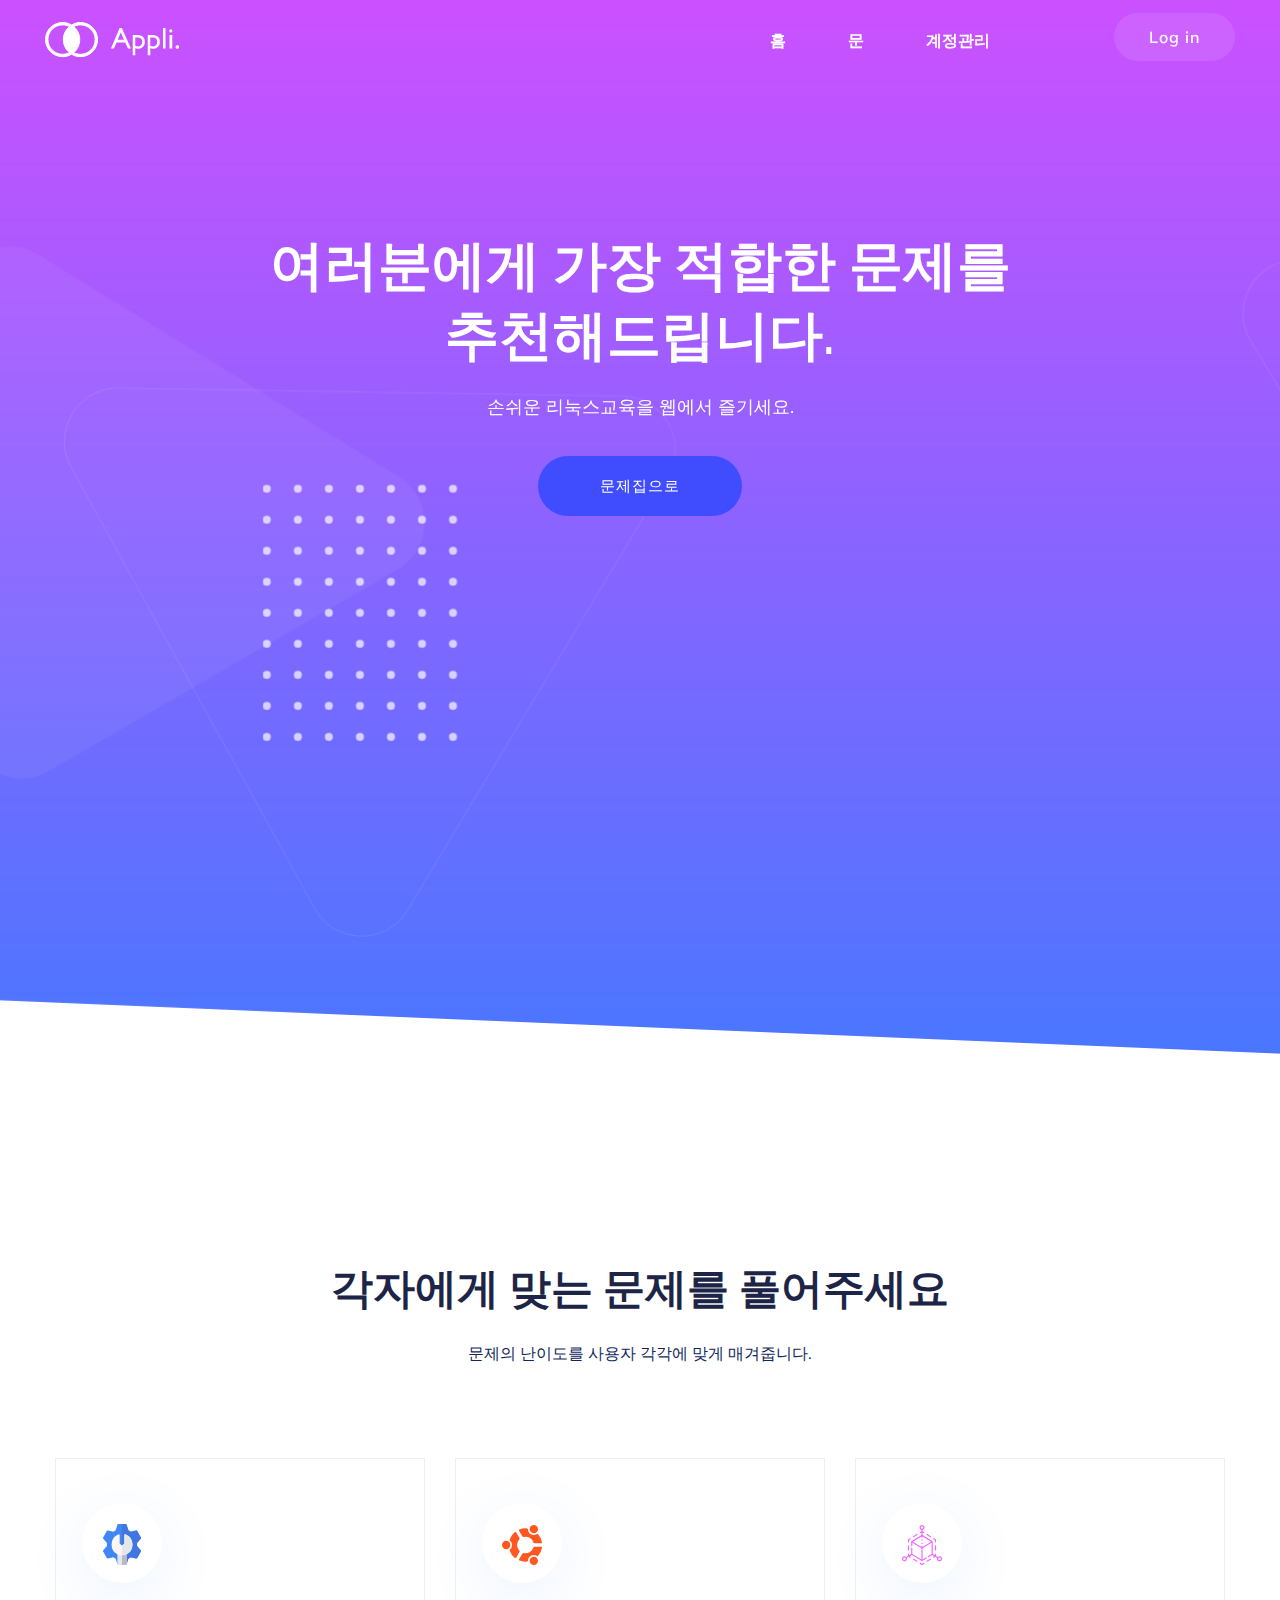
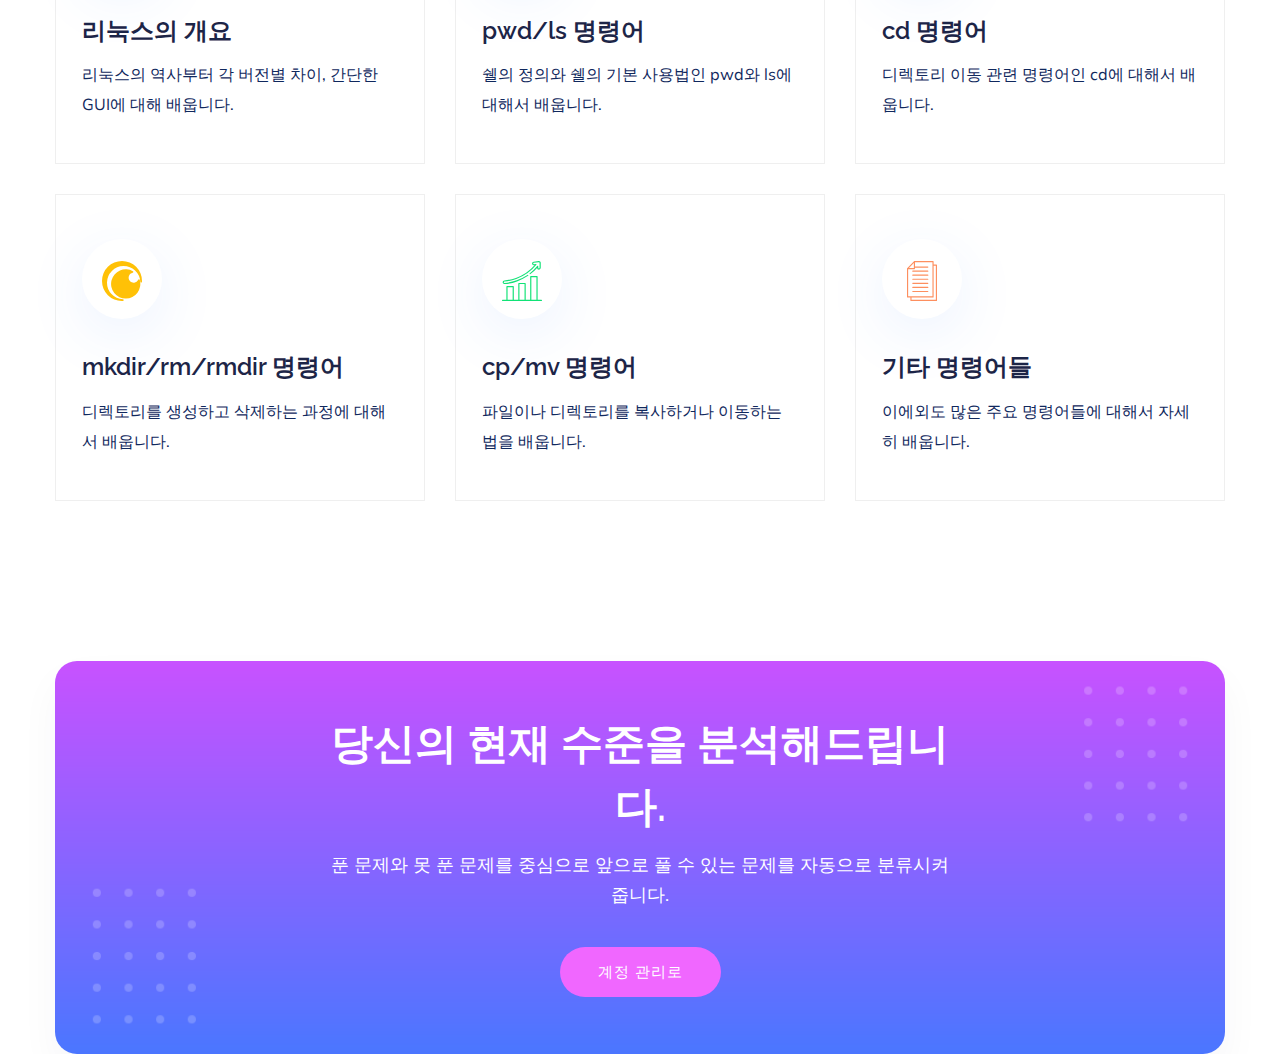
==== commit 08486bd0: "ff" ====
--- a/index.html
+++ b/index.html
@@ -47,7 +47,7 @@
                                         <nav>
                                             <ul id="navigation">
                                                 <li class="active"><a href="index.html">홈</a></li>
-                                                <li><a href="features.html">문제집</a></li>
+                                                <li><a href="features.html">문</a></li>
                                                 <li><a href="about.html">계정관리</a></li>
                                             </ul>
                                         </nav>
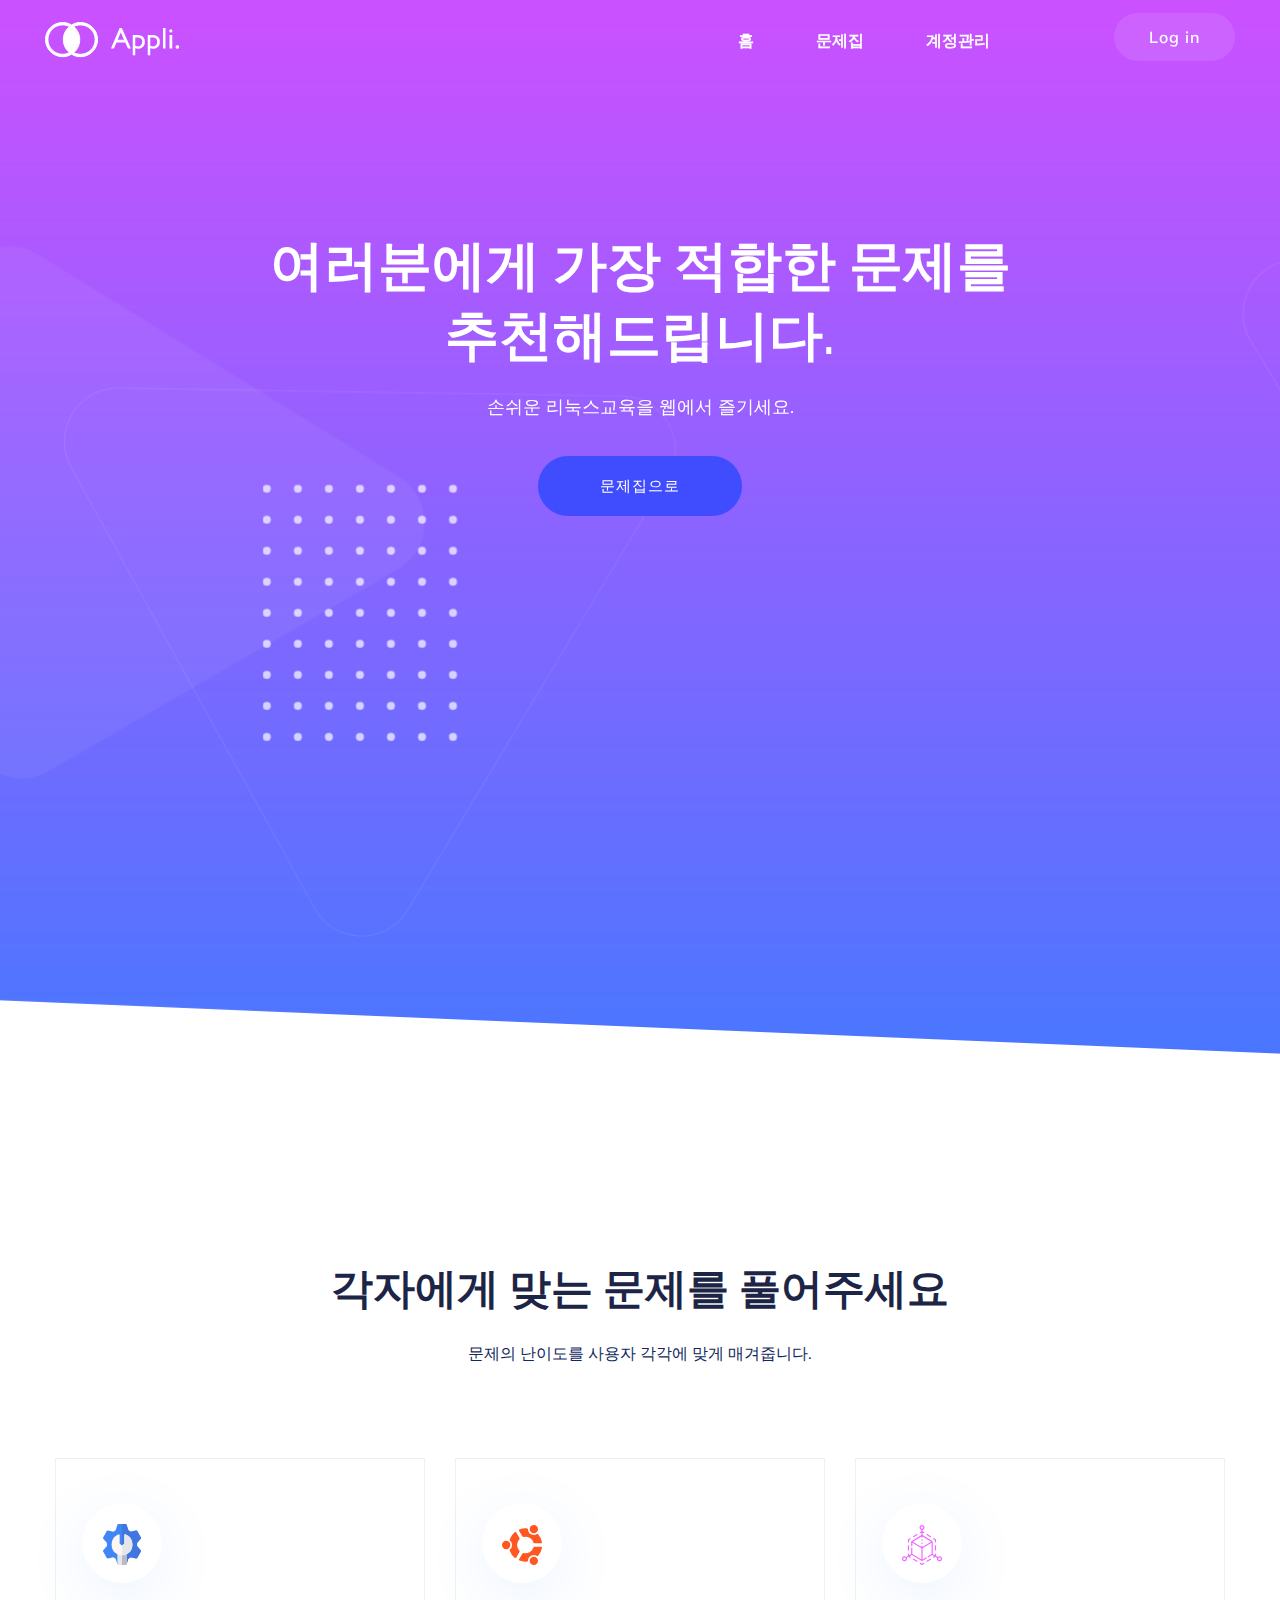
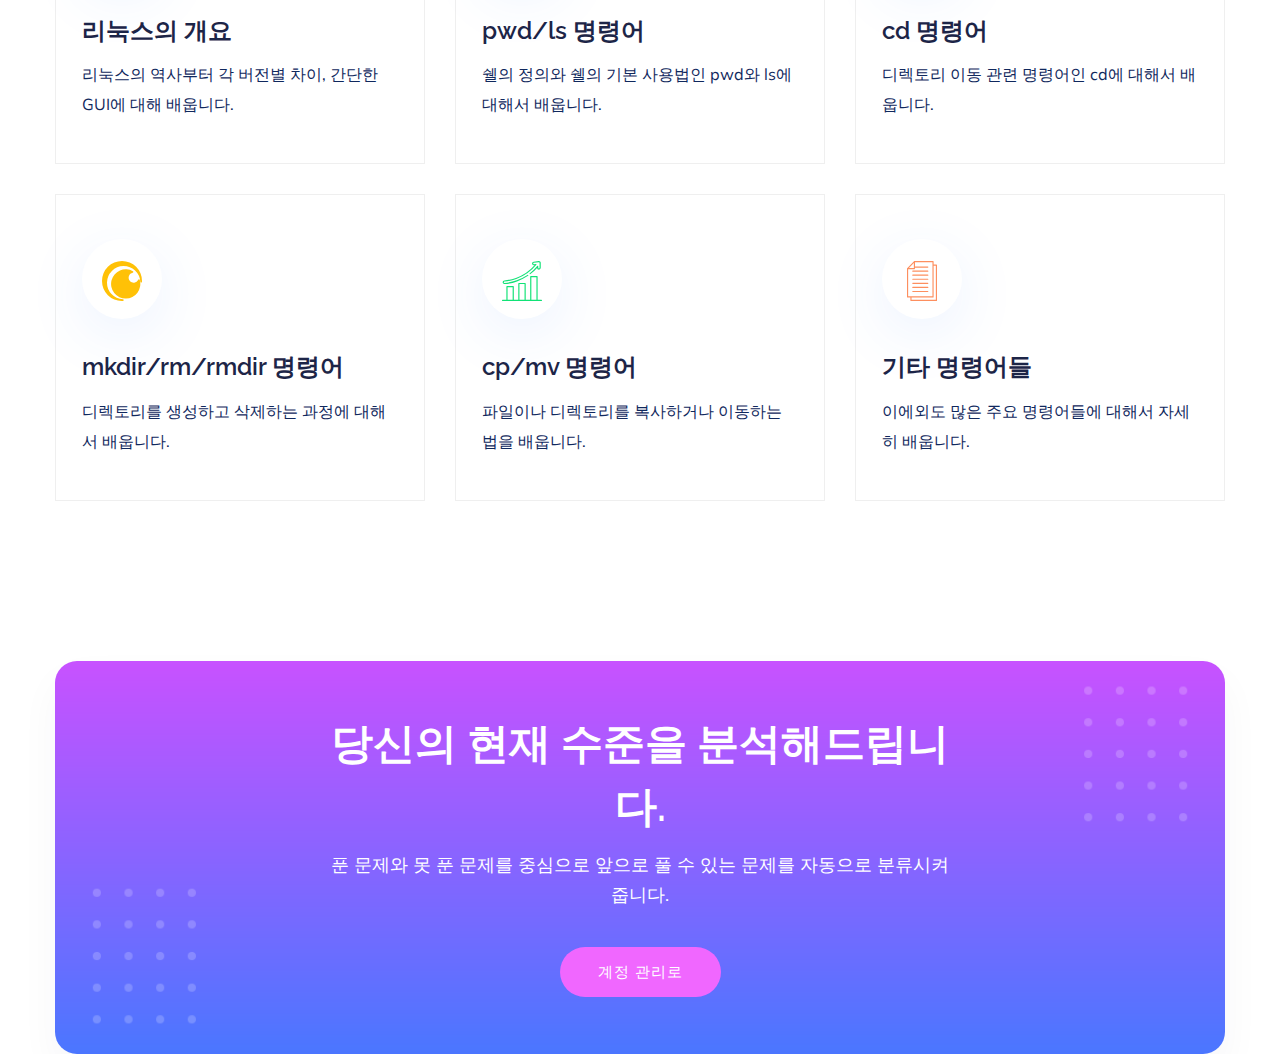
==== commit c1bccd50: "ff" ====
--- a/index.html
+++ b/index.html
@@ -47,7 +47,7 @@
                                         <nav>
                                             <ul id="navigation">
                                                 <li class="active"><a href="index.html">홈</a></li>
-                                                <li><a href="features.html">문</a></li>
+                                                <li><a href="features.html">문제집</a></li>
                                                 <li><a href="about.html">계정관리</a></li>
                                             </ul>
                                         </nav>
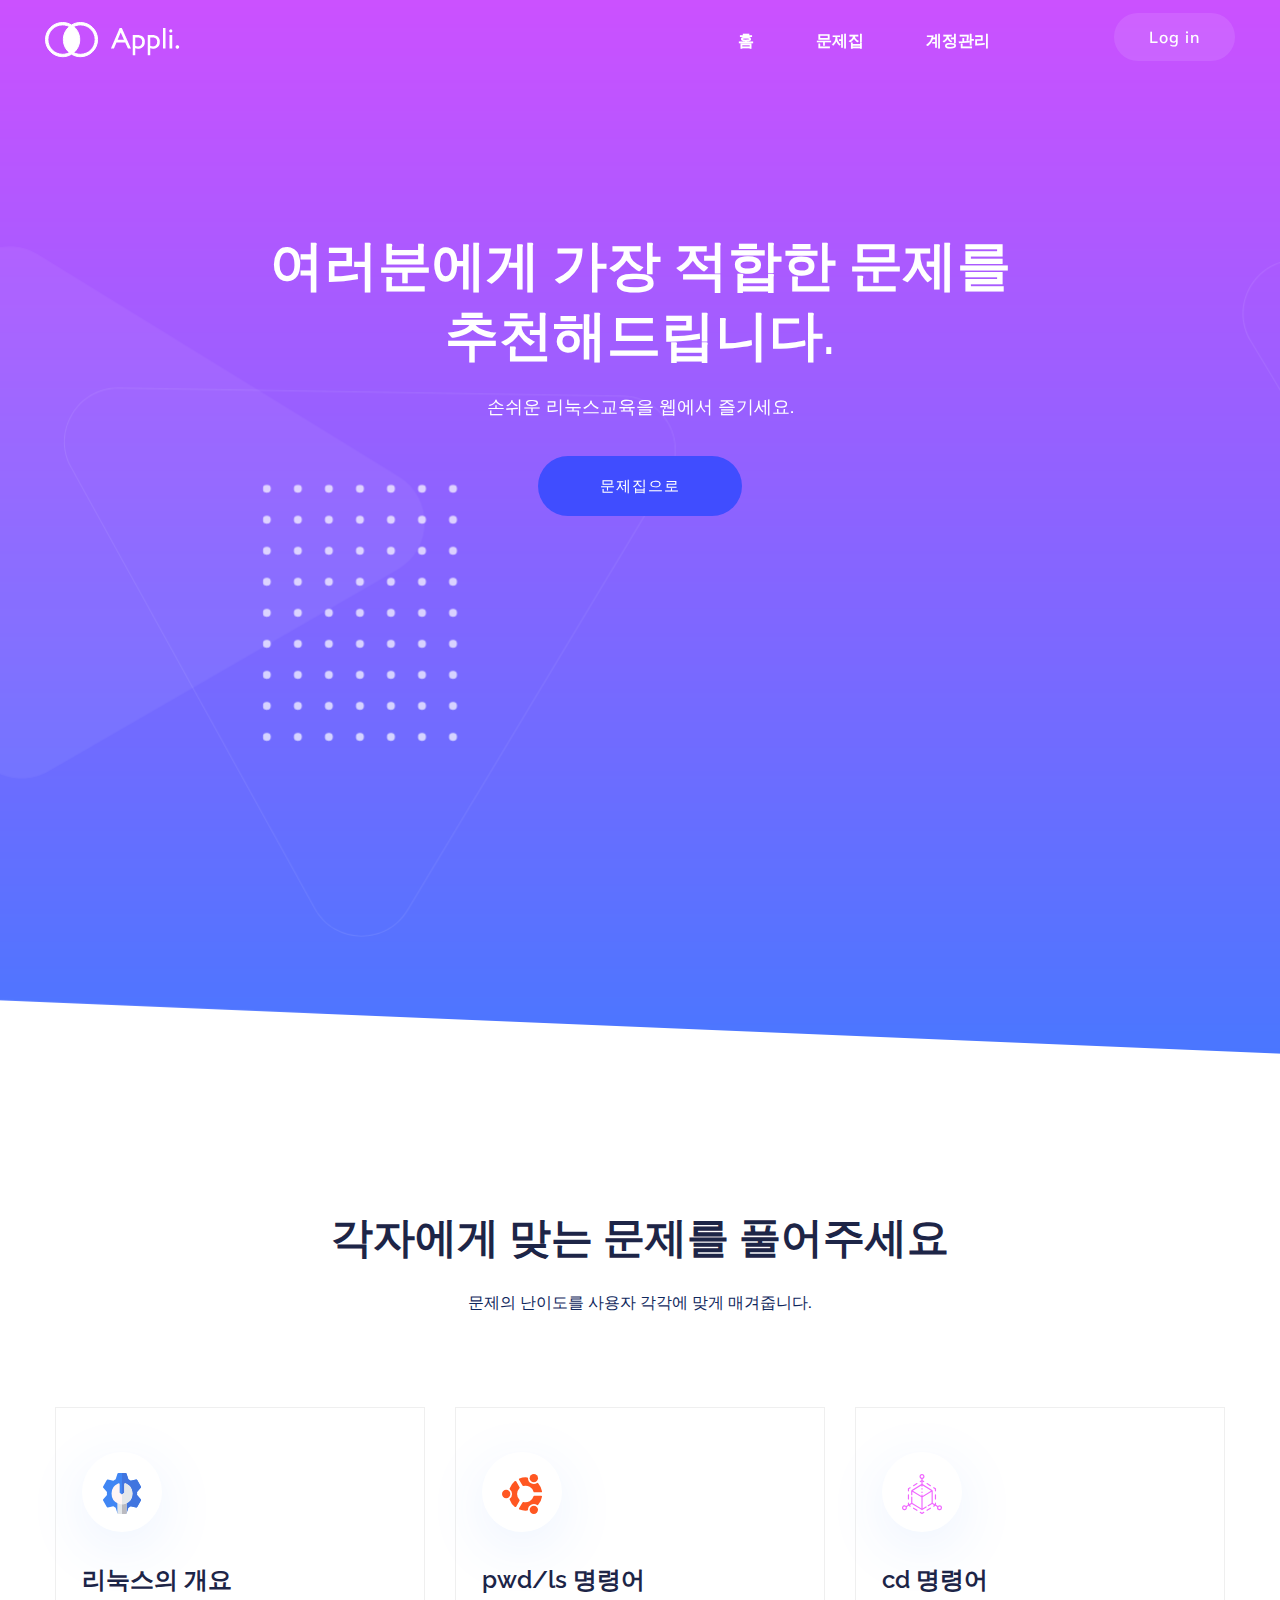
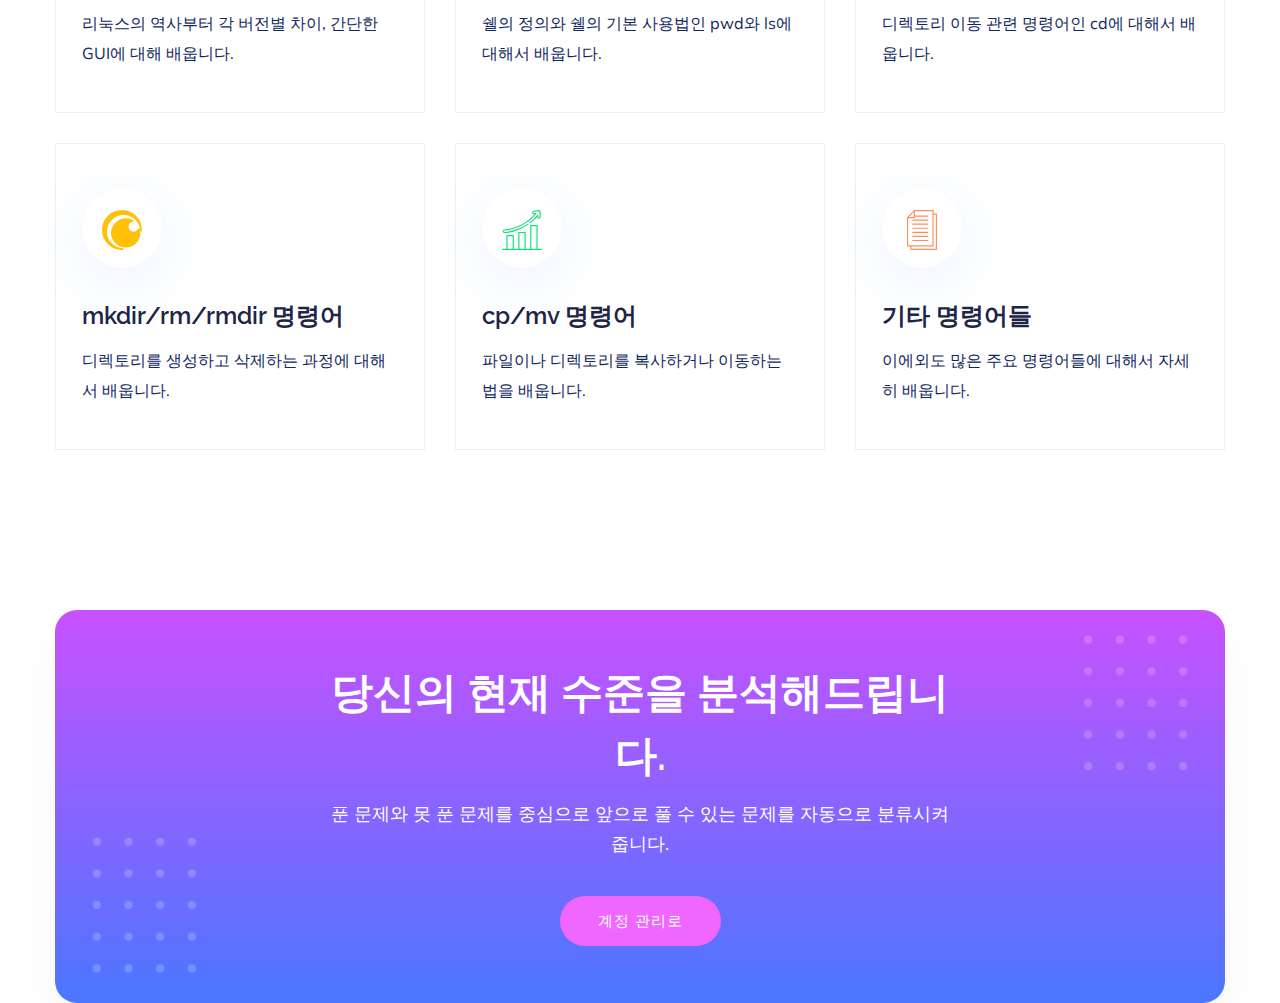
==== commit eab7c16c: "s" ====
--- a/index.html
+++ b/index.html
@@ -107,38 +107,6 @@
             </div>
         </section>
         <!-- slider Area End-->
-        <!--? Brand Area Start -->
-        <div class="brand-area">
-            <div class="container">
-                <div class="brand-active brand-border pt-50">
-                    <div class="single-brand">
-                        <img src="assets/img/gallery/brand1.png" alt="">
-                    </div>
-                    <div class="single-brand">
-                        <img src="assets/img/gallery/brand2.png" alt="">
-                    </div>
-                    <div class="single-brand">
-                        <img src="assets/img/gallery/brand3.png" alt="">
-                    </div>
-                    <div class="single-brand">
-                        <img src="assets/img/gallery/brand4.png" alt="">
-                    </div>
-                    <div class="single-brand">
-                        <img src="assets/img/gallery/brand2.png" alt="">
-                    </div>
-                    <div class="single-brand">
-                        <img src="assets/img/gallery/brand5.png" alt="">
-                    </div>
-                    <div class="single-brand">
-                        <img src="assets/img/gallery/brand4.png" alt="">
-                    </div>
-                    <div class="single-brand">
-                        <img src="assets/img/gallery/brand4.png" alt="">
-                    </div>
-                </div>
-            </div>
-        </div>
-        <!-- Brand Area End -->
         <!--? Our Services Start -->
         <section class="our-services">
             <div class="container">
